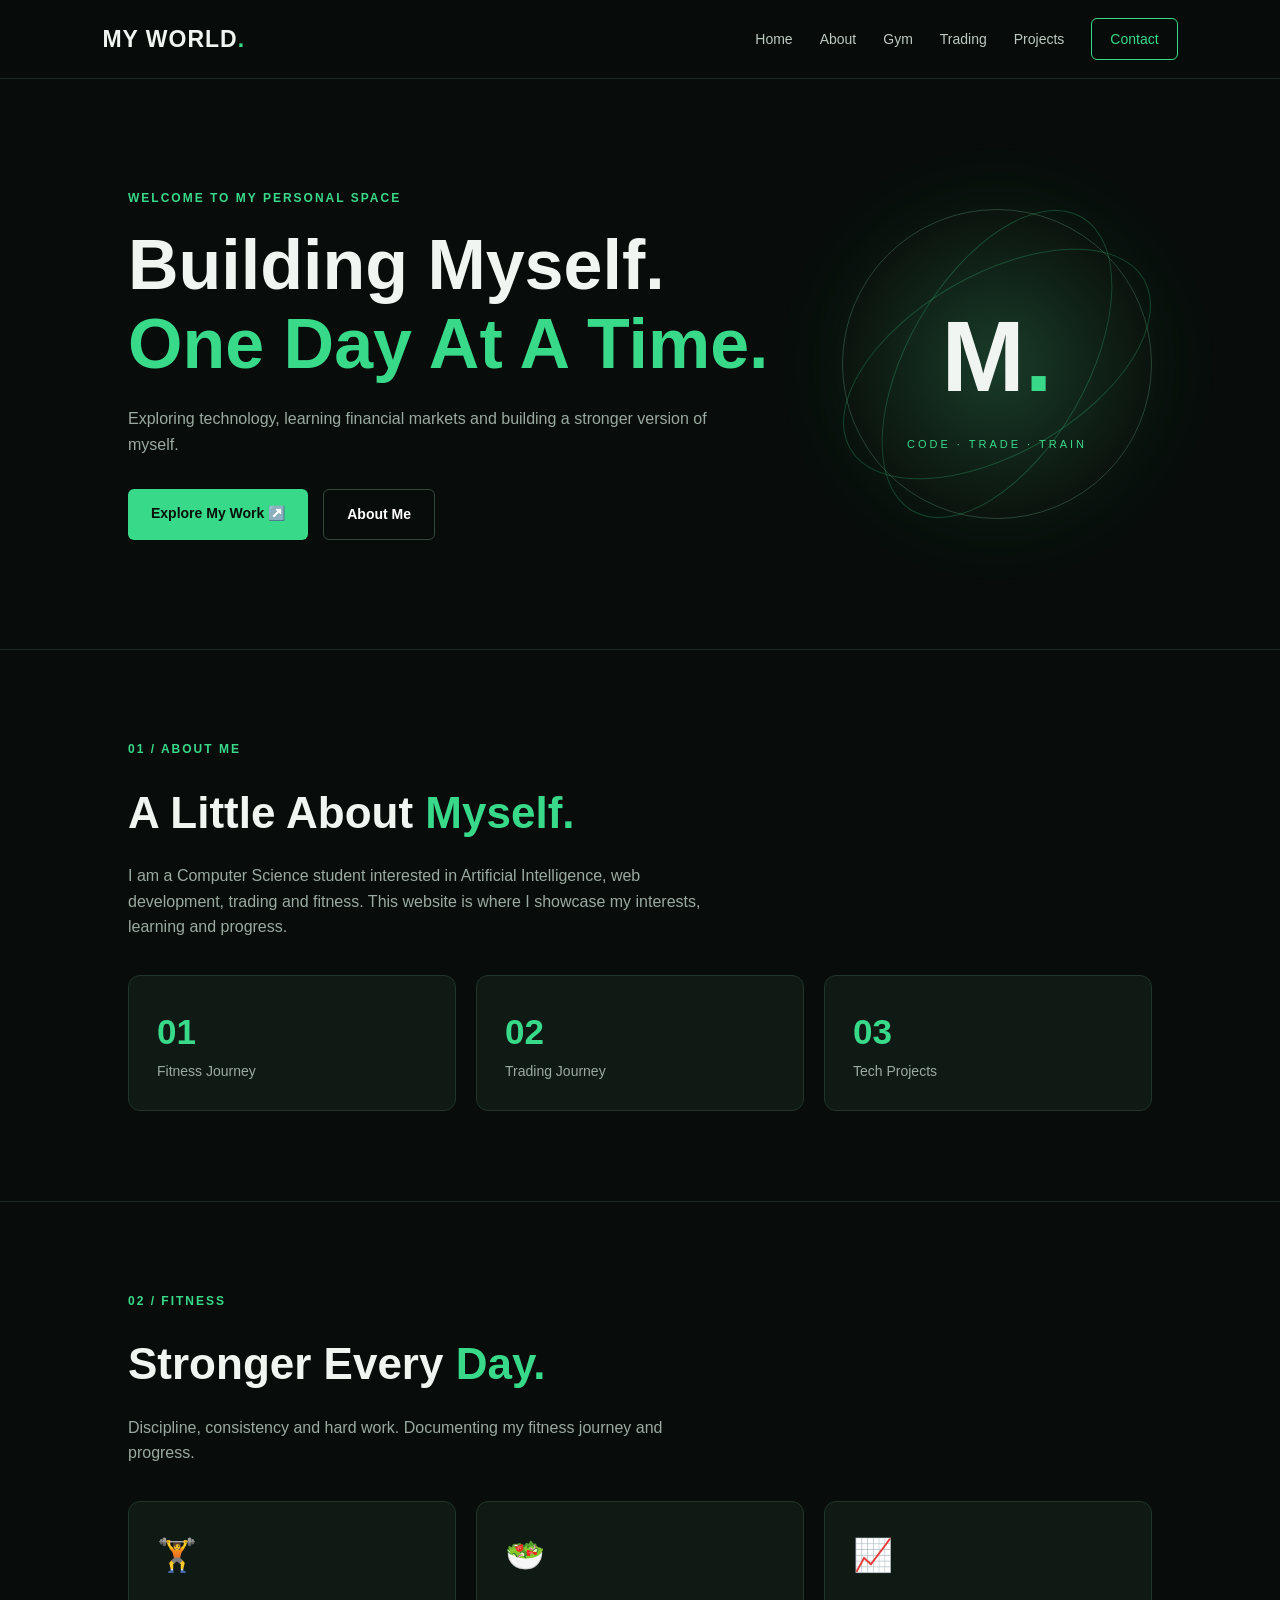
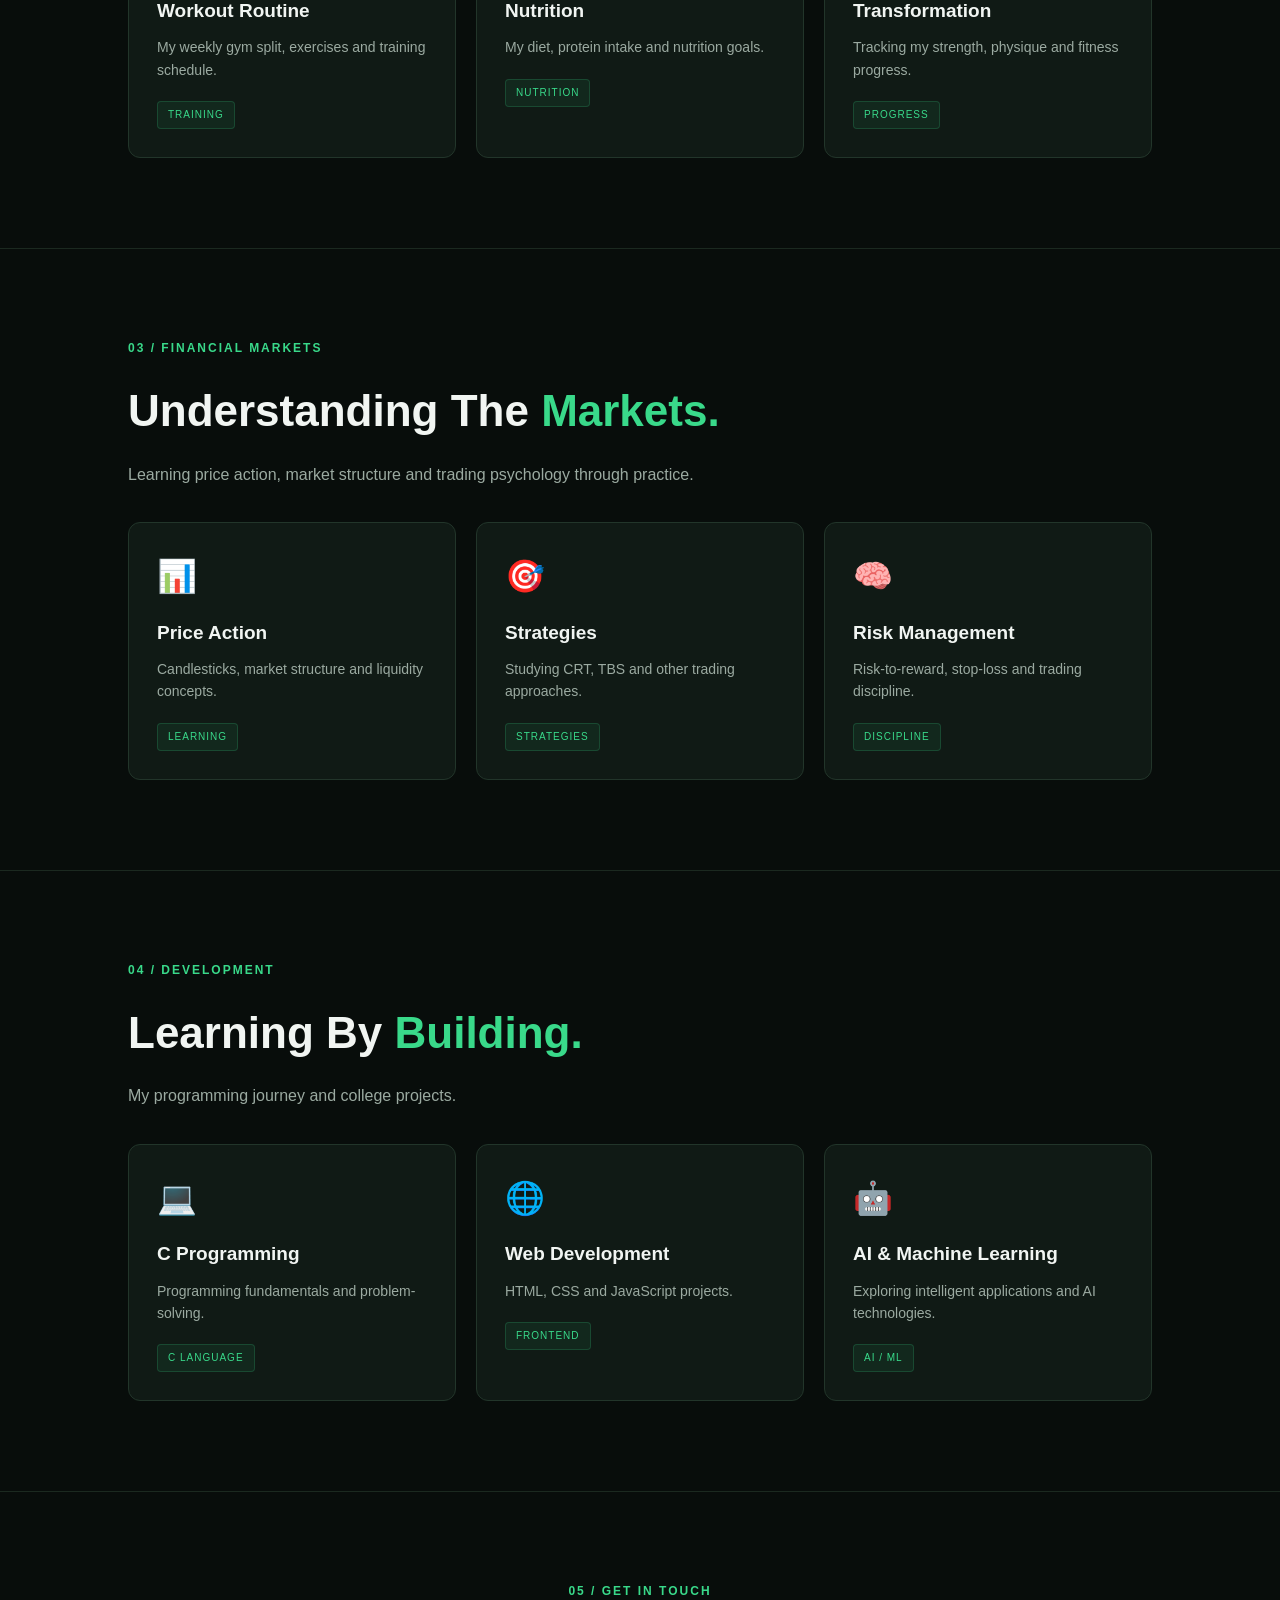
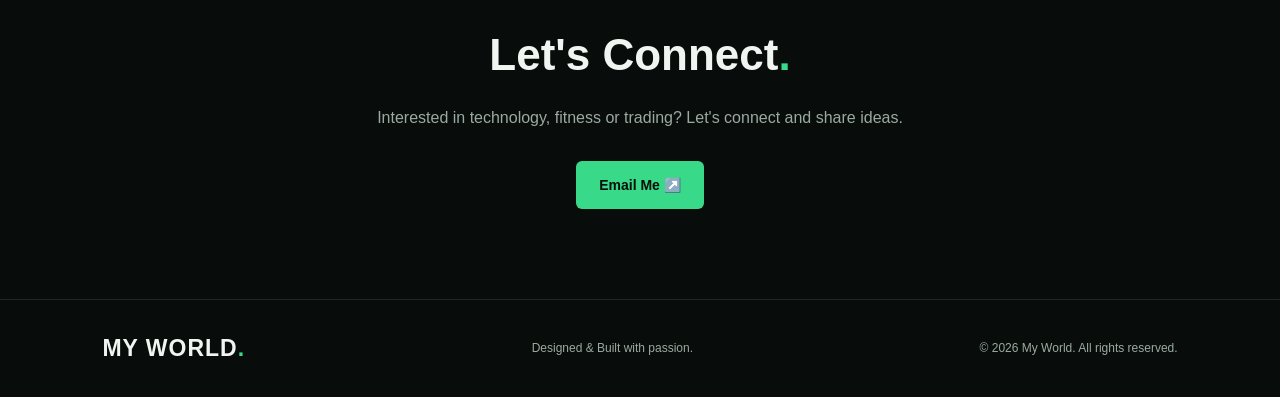
==== index.html @ 74793373 "Add files via upload" ====
<!DOCTYPE html>
<html lang="en">
<head>
  <meta charset="UTF-8">
  <meta name="viewport" content="width=device-width, initial-scale=1.0">
  <meta name="description" content="My personal portfolio - Fitness, Trading and Technology.">
  <title>My World | Personal Portfolio</title>
  <link rel="stylesheet" href="style.css">
  <script src="script.js" defer></script>
</head>
<body>

  <!-- NAVIGATION -->
  <header class="navbar">
    <a href="#home" class="logo">MY WORLD<span>.</span></a>

    <button class="menu-toggle" id="menuToggle"
      aria-label="Toggle navigation" aria-expanded="false">
      ☰
    </button>

    <nav class="nav-links" id="navLinks">
      <a href="#home">Home</a>
      <a href="#about">About</a>
      <a href="#gym">Gym</a>
      <a href="#trading">Trading</a>
      <a href="#projects">Projects</a>
      <a href="#contact" class="contact-btn">Contact</a>
    </nav>
  </header>

  <main>
    <!-- HERO SECTION -->
    <section class="hero" id="home">
      <div class="hero-content">
        <p class="eyebrow">WELCOME TO MY PERSONAL SPACE</p>
        <h1>Building Myself.<br>
          <span>One Day At A Time.</span>
        </h1>
        <p class="hero-description">
          Exploring technology, learning financial markets
          and building a stronger version of myself.
        </p>

        <div class="hero-buttons">
          <a href="#projects" class="primary-btn">Explore My Work ↗️</a>
          <a href="#about" class="secondary-btn">About Me</a>
        </div>
      </div>

      <div class="hero-card">
        <div class="orbit orbit-one"></div>
        <div class="orbit orbit-two"></div>
        <div class="hero-symbol">M<span>.</span></div>
        <p>CODE · TRADE · TRAIN</p>
      </div>
    </section>

    <!-- ABOUT -->
    <section class="section" id="about">
      <p class="eyebrow">01 / ABOUT ME</p>
      <h2>A Little About <span>Myself.</span></h2>
      <p class="section-description">
        I am a Computer Science student interested in
        Artificial Intelligence, web development, trading
        and fitness. This website is where I showcase
        my interests, learning and progress.
      </p>

      <div class="stats">
        <div class="stat-card">
          <h3>01</h3>
          <p>Fitness Journey</p>
        </div>
        <div class="stat-card">
          <h3>02</h3>
          <p>Trading Journey</p>
        </div>
        <div class="stat-card">
          <h3>03</h3>
          <p>Tech Projects</p>
        </div>
      </div>
    </section>

    <!-- GYM -->
    <section class="section" id="gym">
      <p class="eyebrow">02 / FITNESS</p>
      <h2>Stronger Every <span>Day.</span></h2>
      <p class="section-description">
        Discipline, consistency and hard work.
        Documenting my fitness journey and progress.
      </p>

      <div class="feature-grid">
        <article class="feature-card">
          <div class="card-icon">🏋️</div>
          <h3>Workout Routine</h3>
          <p>My weekly gym split, exercises and training schedule.</p>
          <span class="card-tag">TRAINING</span>
        </article>

        <article class="feature-card">
          <div class="card-icon">🥗</div>
          <h3>Nutrition</h3>
          <p>My diet, protein intake and nutrition goals.</p>
          <span class="card-tag">NUTRITION</span>
        </article>

        <article class="feature-card">
          <div class="card-icon">📈</div>
          <h3>Transformation</h3>
          <p>Tracking my strength, physique and fitness progress.</p>
          <span class="card-tag">PROGRESS</span>
        </article>
      </div>
    </section>

    <!-- TRADING -->
    <section class="section" id="trading">
      <p class="eyebrow">03 / FINANCIAL MARKETS</p>
      <h2>Understanding The <span>Markets.</span></h2>
      <p class="section-description">
        Learning price action, market structure and
        trading psychology through practice.
      </p>

      <div class="feature-grid">
        <article class="feature-card">
          <div class="card-icon">📊</div>
          <h3>Price Action</h3>
          <p>Candlesticks, market structure and liquidity concepts.</p>
          <span class="card-tag">LEARNING</span>
        </article>

        <article class="feature-card">
          <div class="card-icon">🎯</div>
          <h3>Strategies</h3>
          <p>Studying CRT, TBS and other trading approaches.</p>
          <span class="card-tag">STRATEGIES</span>
        </article>

        <article class="feature-card">
          <div class="card-icon">🧠</div>
          <h3>Risk Management</h3>
          <p>Risk-to-reward, stop-loss and trading discipline.</p>
          <span class="card-tag">DISCIPLINE</span>
        </article>
      </div>
    </section>

    <!-- COLLEGE PROJECTS -->
    <section class="section" id="projects">
      <p class="eyebrow">04 / DEVELOPMENT</p>
      <h2>Learning By <span>Building.</span></h2>
      <p class="section-description">
        My programming journey and college projects.
      </p>

      <div class="feature-grid">
        <article class="feature-card">
          <div class="card-icon">💻</div>
          <h3>C Programming</h3>
          <p>Programming fundamentals and problem-solving.</p>
          <span class="card-tag">C LANGUAGE</span>
        </article>

        <article class="feature-card">
          <div class="card-icon">🌐</div>
          <h3>Web Development</h3>
          <p>HTML, CSS and JavaScript projects.</p>
          <span class="card-tag">FRONTEND</span>
        </article>

        <article class="feature-card">
          <div class="card-icon">🤖</div>
          <h3>AI & Machine Learning</h3>
          <p>Exploring intelligent applications and AI technologies.</p>
          <span class="card-tag">AI / ML</span>
        </article>
      </div>
    </section>

    <!-- CONTACT -->
    <section class="section contact-section" id="contact">
      <p class="eyebrow">05 / GET IN TOUCH</p>
      <h2>Let's Connect<span>.</span></h2>
      <p class="section-description">
        Interested in technology, fitness or trading?
        Let's connect and share ideas.
      </p>

      <a href="mailto:yourmail@example.com" class="primary-btn">
        Email Me ↗️
      </a>
    </section>
  </main>

  <!-- FOOTER -->
  <footer>
    <a href="#home" class="logo">MY WORLD<span>.</span></a>
    <p>Designed & Built with passion.</p>
    <p>©️ <span id="year"></span> My World. All rights reserved.</p>
  </footer>

</body>
</html>
---- style.css ----
/* GENERAL */
* {
  margin: 0;
  padding: 0;
  box-sizing: border-box;
}

html {
  scroll-behavior: smooth;
  scroll-padding-top: 90px;
}

body {
  background: #080d0b;
  color: #f1f5f2;
  font-family: -apple-system, BlinkMacSystemFont,
    "Segoe UI", sans-serif;
  line-height: 1.6;
}

:root {
  --green: #39d98a;
  --dark-card: #101a15;
  --muted: #9baaa1;
}

a {
  color: inherit;
  text-decoration: none;
}

/* NAVIGATION */
.navbar {
  min-height: 76px;
  padding: 18px 8%;
  display: flex;
  align-items: center;
  justify-content: space-between;
  background: rgba(8, 13, 11, 0.95);
  border-bottom: 1px solid #1c2b22;
  position: sticky;
  top: 0;
  z-index: 100;
}

.logo {
  font-size: 23px;
  font-weight: 800;
  letter-spacing: 1px;
}

.logo span,
h1 span,
h2 span {
  color: var(--green);
}

.nav-links {
  display: flex;
  align-items: center;
  gap: 27px;
}

.nav-links a {
  color: #bdc9c1;
  font-size: 14px;
  transition: 0.3s;
}

.nav-links a:hover {
  color: var(--green);
}

.nav-links .contact-btn {
  border: 1px solid var(--green);
  padding: 9px 18px;
  border-radius: 6px;
  color: var(--green);
}

.menu-toggle {
  display: none;
  background: none;
  color: white;
  border: none;
  font-size: 27px;
  cursor: pointer;
}

/* HERO */
.hero {
  min-height: 570px;
  padding: 100px 10%;
  display: flex;
  align-items: center;
  justify-content: space-between;
  gap: 50px;
}

.hero-content {
  max-width: 650px;
}

.eyebrow {
  color: var(--green);
  font-size: 12px;
  font-weight: 700;
  letter-spacing: 2px;
  margin-bottom: 18px;
}

h1 {
  font-size: clamp(40px, 6vw, 70px);
  line-height: 1.13;
  margin-bottom: 22px;
}

.hero-description,
.section-description {
  color: var(--muted);
  max-width: 580px;
  font-size: 16px;
}

.hero-buttons {
  display: flex;
  gap: 15px;
  margin-top: 32px;
  flex-wrap: wrap;
}

.primary-btn,
.secondary-btn {
  display: inline-block;
  padding: 13px 23px;
  border-radius: 6px;
  font-size: 14px;
  font-weight: 700;
  transition: 0.3s;
}

.primary-btn {
  background: var(--green);
  color: #061009;
}

.primary-btn:hover {
  background: #68efac;
  transform: translateY(-3px);
}

.secondary-btn {
  border: 1px solid #34473b;
  color: white;
}

.secondary-btn:hover {
  border-color: var(--green);
}

.hero-card {
  width: 310px;
  height: 310px;
  border: 1px solid #294534;
  border-radius: 50%;
  background: radial-gradient(circle, #193c29, #0b140e 70%);
  display: flex;
  flex-direction: column;
  align-items: center;
  justify-content: center;
  position: relative;
  flex-shrink: 0;
  box-shadow: 0 0 80px #39d98a17;
}

.hero-symbol {
  font-size: 100px;
  font-weight: 900;
}

.hero-symbol span {
  color: var(--green);
}

.hero-card p {
  color: var(--green);
  font-size: 11px;
  letter-spacing: 3px;
}

.orbit {
  position: absolute;
  border: 1px solid #39d98a40;
  border-radius: 50%;
}

.orbit-one {
  width: 340px;
  height: 180px;
  transform: rotate(-30deg);
}

.orbit-two {
  width: 180px;
  height: 340px;
  transform: rotate(30deg);
}

/* SECTIONS */
.section {
  padding: 90px 10%;
  border-top: 1px solid #1b2920;
}

.section h2 {
  font-size: clamp(30px, 4vw, 44px);
  margin-bottom: 15px;
}

.stats,
.feature-grid {
  display: grid;
  grid-template-columns: repeat(3, 1fr);
  gap: 20px;
  margin-top: 35px;
}

.stat-card,
.feature-card {
  background: var(--dark-card);
  border: 1px solid #22352a;
  border-radius: 12px;
  padding: 28px;
  transition: 0.3s;
}

.stat-card h3 {
  color: var(--green);
  font-size: 35px;
}

.stat-card p,
.feature-card p {
  color: var(--muted);
  font-size: 14px;
}

.feature-card:hover,
.stat-card:hover {
  transform: translateY(-6px);
  border-color: var(--green);
}

.card-icon {
  font-size: 32px;
  margin-bottom: 15px;
}

.feature-card h3 {
  font-size: 19px;
  margin-bottom: 10px;
}

.card-tag {
  display: inline-block;
  color: var(--green);
  background: #39d98a12;
  border: 1px solid #39d98a30;
  padding: 5px 10px;
  font-size: 10px;
  letter-spacing: 1px;
  margin-top: 20px;
  border-radius: 4px;
}

/* CONTACT */
.contact-section {
  text-align: center;
}

.contact-section .section-description {
  margin: 0 auto 30px;
}

/* FOOTER */
footer {
  border-top: 1px solid #1b2920;
  padding: 30px 8%;
  display: flex;
  align-items: center;
  justify-content: space-between;
  flex-wrap: wrap;
  gap: 15px;
}

footer p {
  color: var(--muted);
  font-size: 12px;
}

/* MOBILE */
@media (max-width: 850px) {
  .navbar {
    padding: 16px 6%;
  }

  .menu-toggle {
    display: block;
  }

  .nav-links {
    display: none;
    position: absolute;
    top: 75px;
    left: 0;
    width: 100%;
    background: #0b120e;
    padding: 25px 6%;
    flex-direction: column;
    align-items: flex-start;
    border-bottom: 1px solid #294534;
  }

  .nav-links.active {
    display: flex;
  }

  .hero {
    padding: 75px 7%;
    flex-direction: column;
    align-items: flex-start;
  }

  .hero-card {
    align-self: center;
    width: 240px;
    height: 240px;
  }

  .hero-symbol {
    font-size: 75px;
  }

  .orbit-one {
    width: 260px;
    height: 140px;
  }

  .orbit-two {
    width: 140px;
    height: 260px;
  }

  .section {
    padding: 70px 7%;
  }

  .feature-grid,
  .stats {
    grid-template-columns: 1fr;
  }

  footer {
    flex-direction: column;
    text-align: center;
  }
}
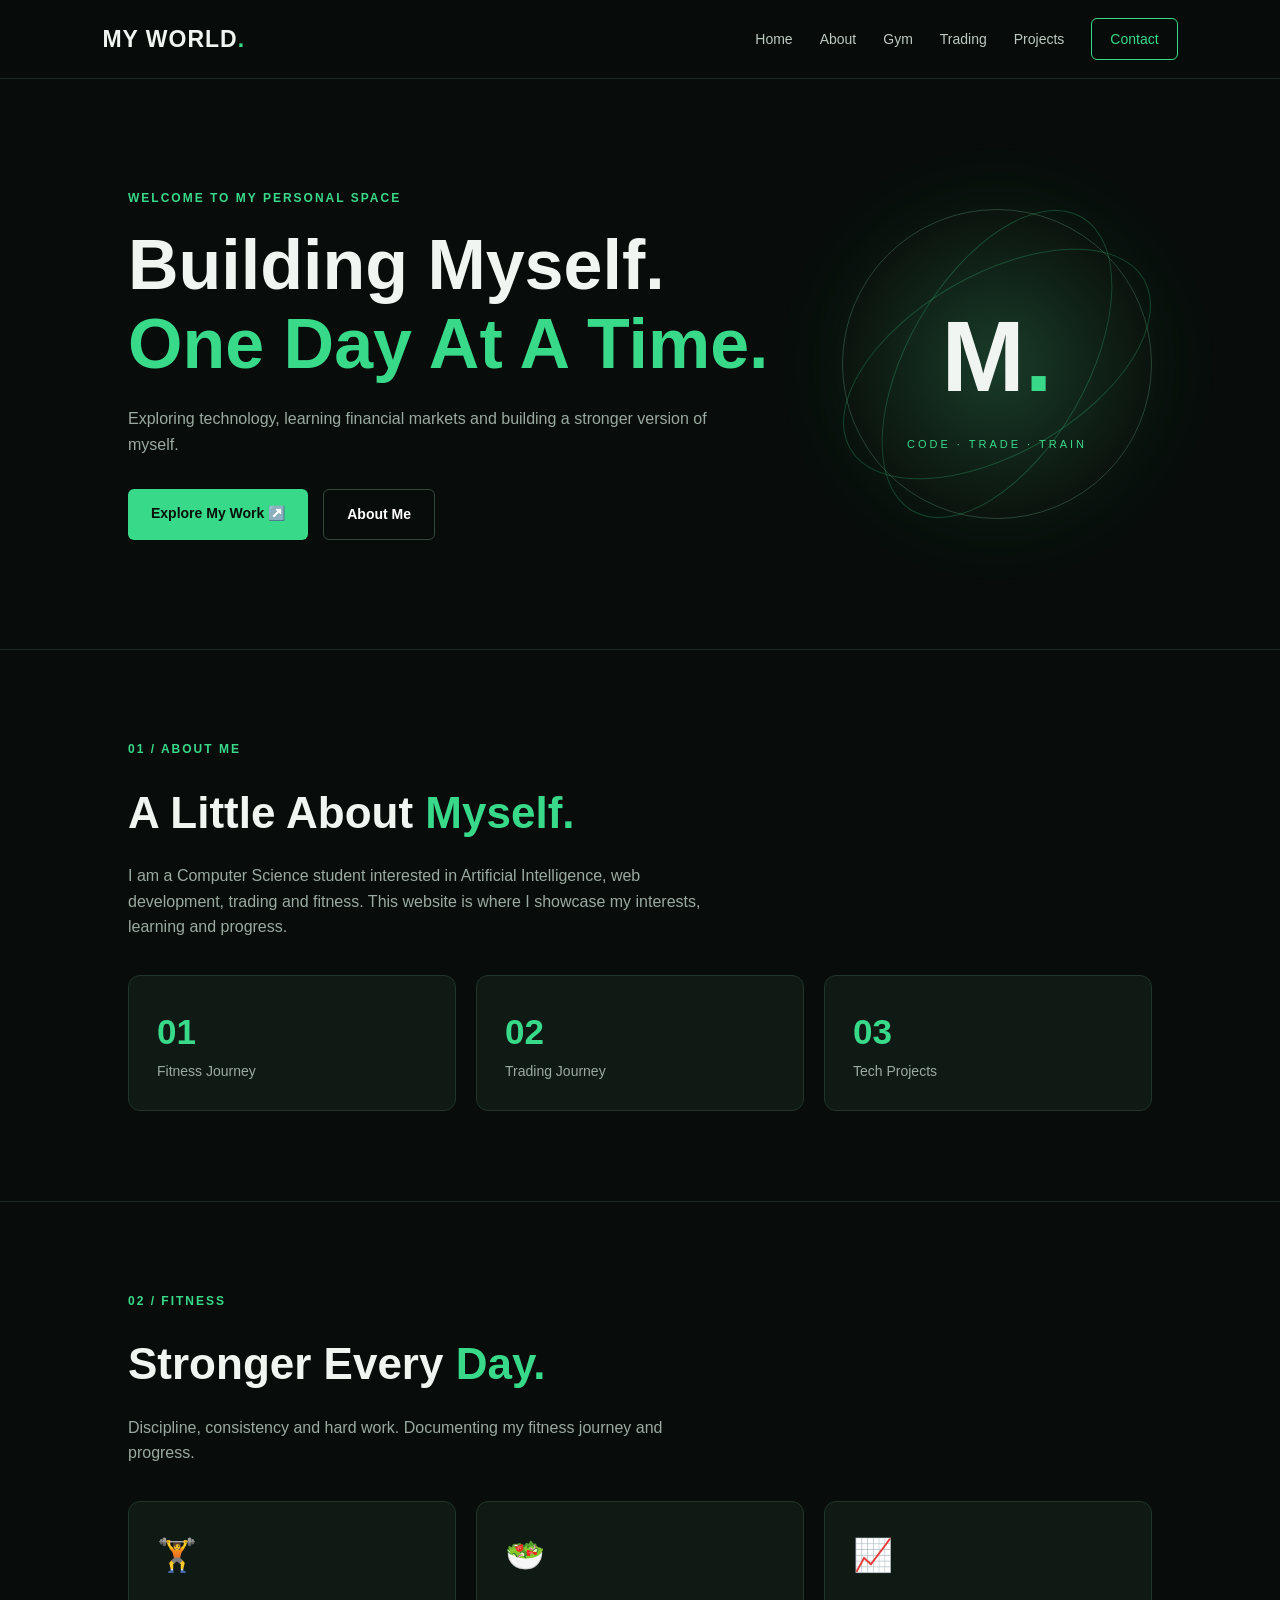
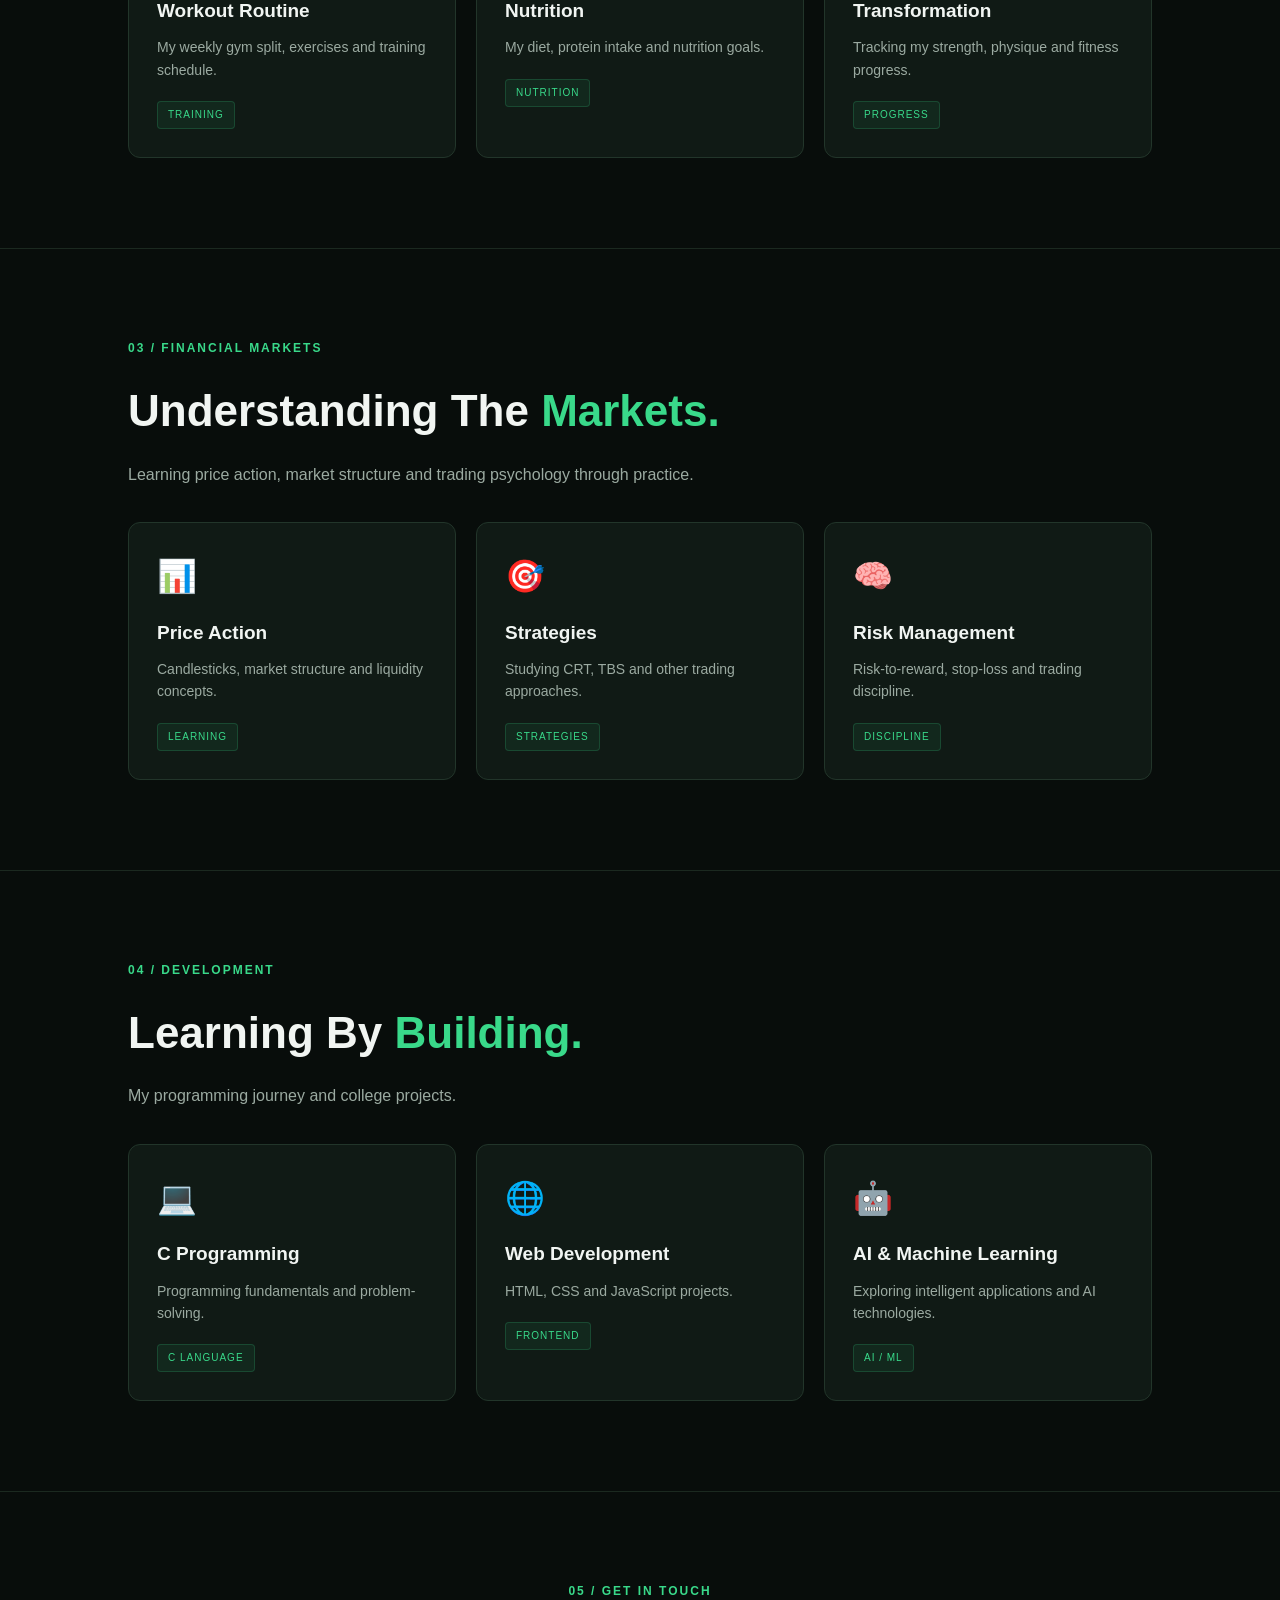
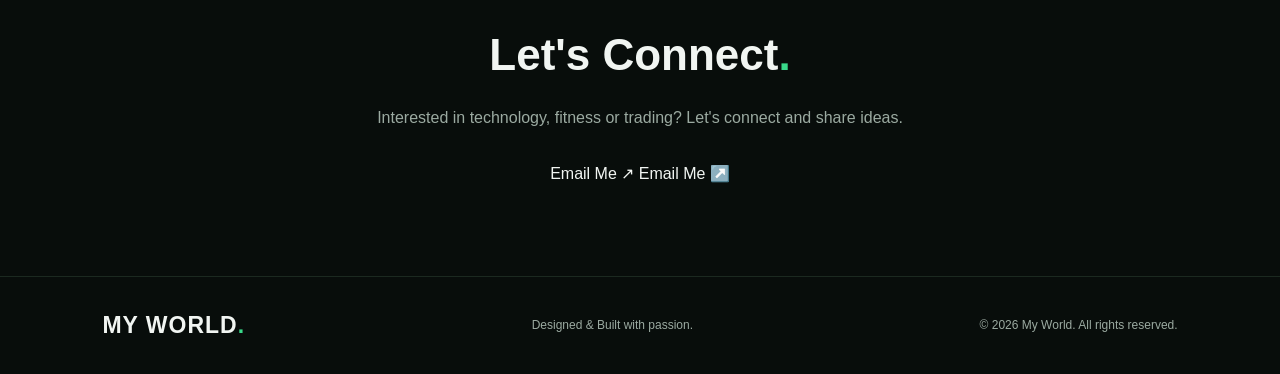
==== commit 90a0f05a: "Add files via upload" ====
--- a/index.html
+++ b/index.html
@@ -190,7 +190,7 @@
         Let's connect and share ideas.
       </p>
 
-      <a href="mailto:yourmail@example.com" class="primary-btn">
+      <a href="mailto:shivaprakash.tech01@gmail.com">Email Me ↗</a>
         Email Me ↗️
       </a>
     </section>
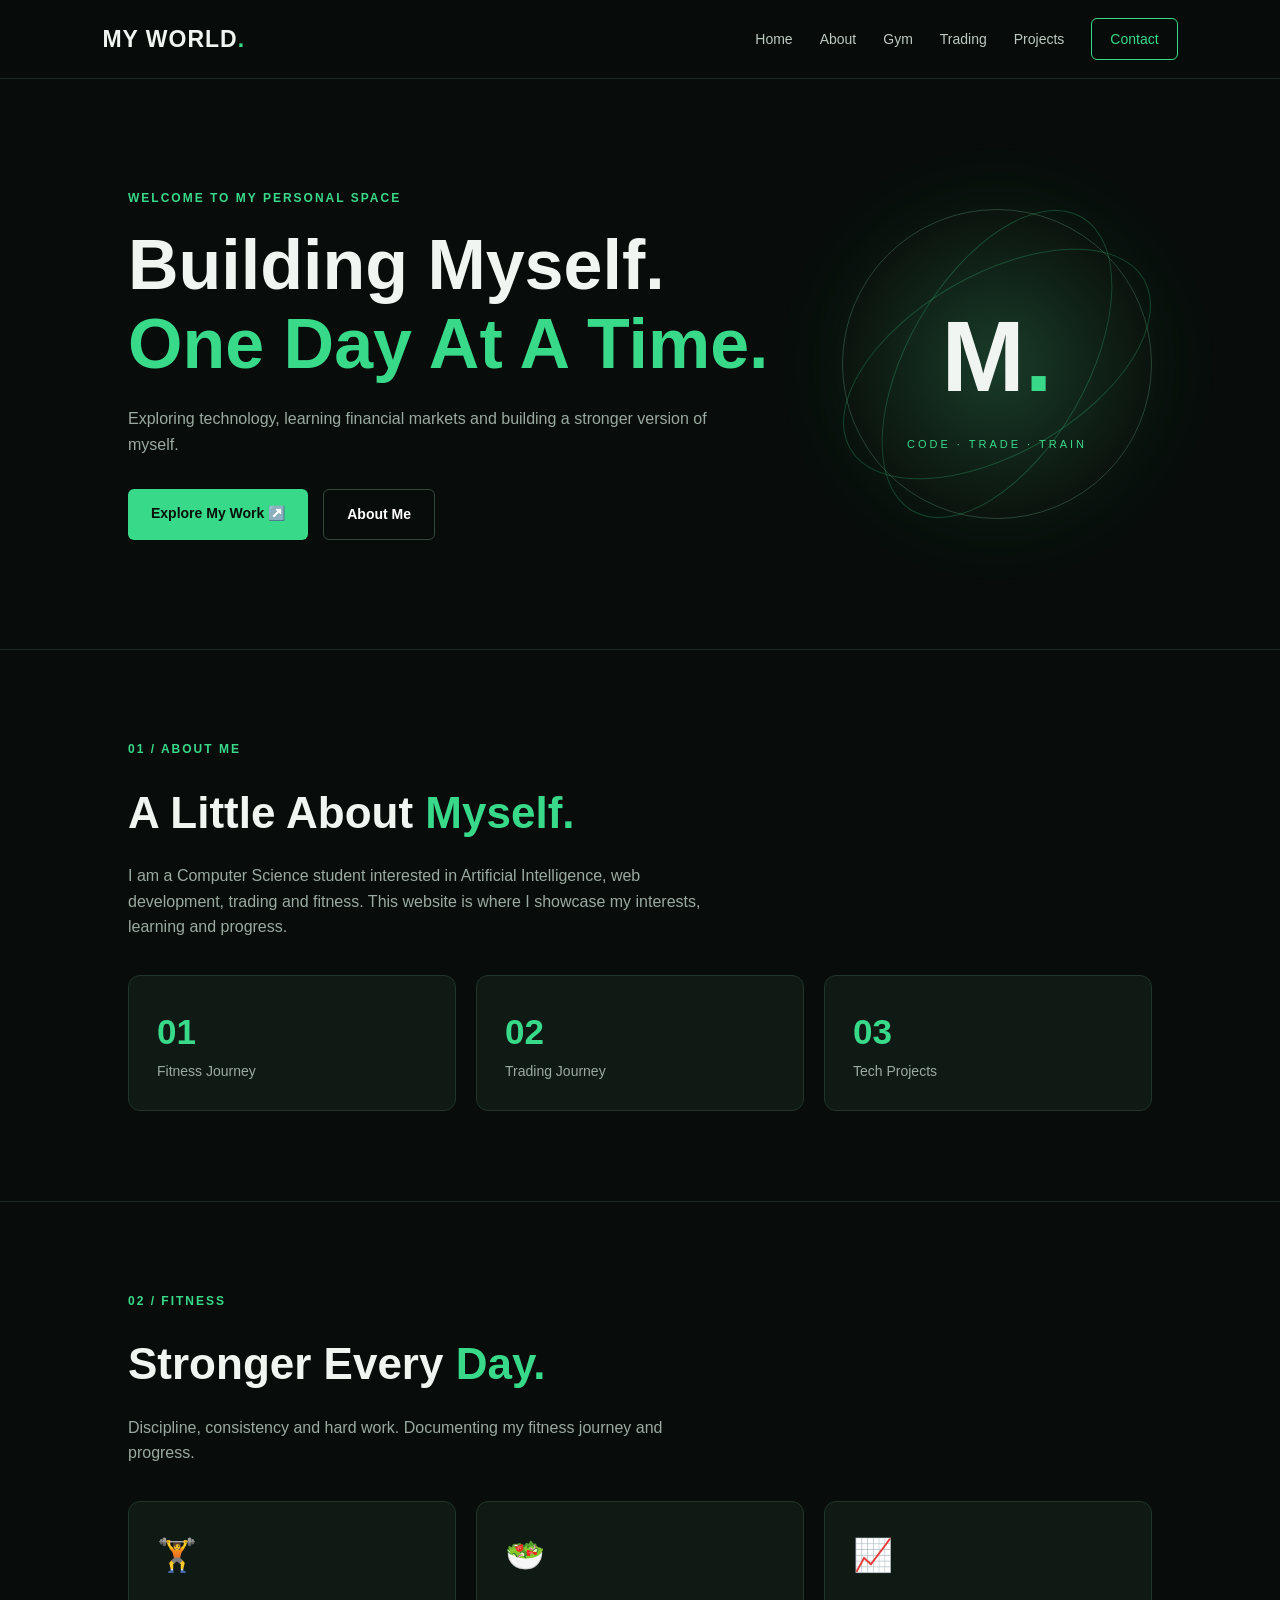
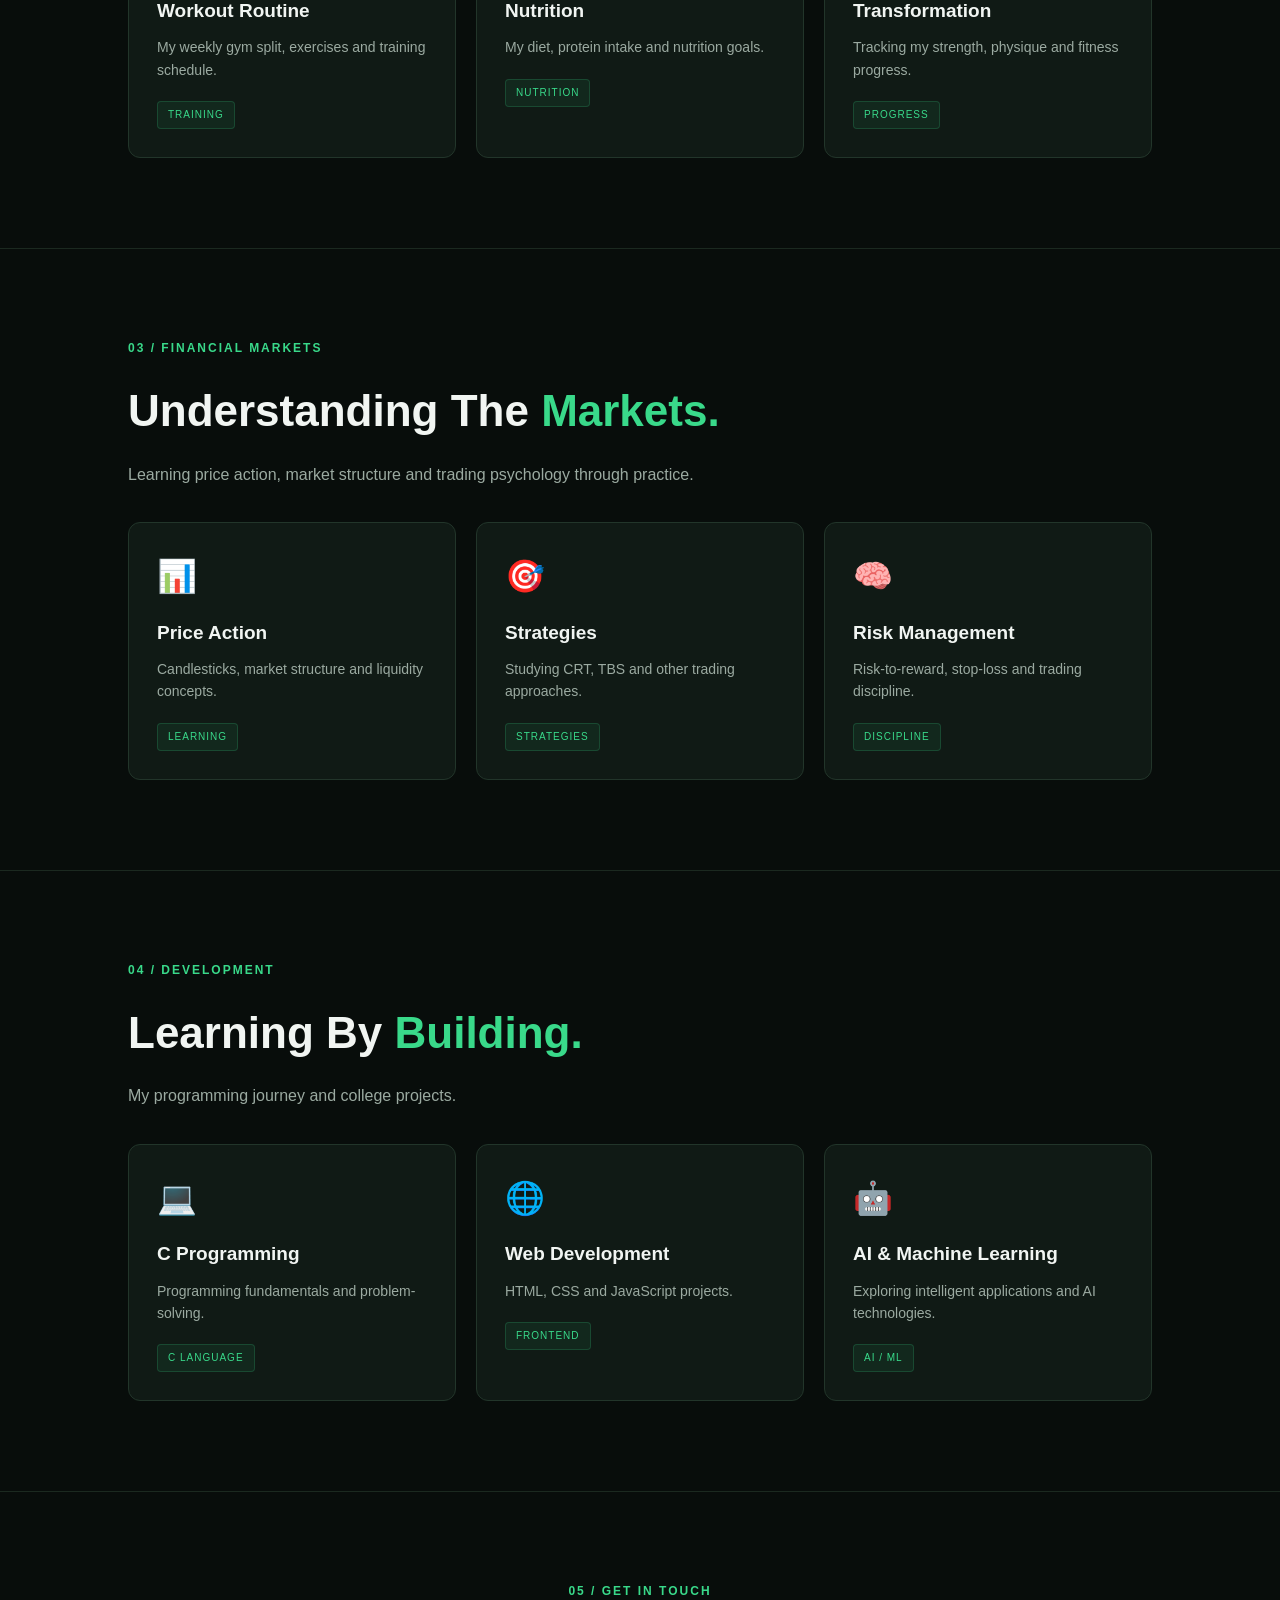
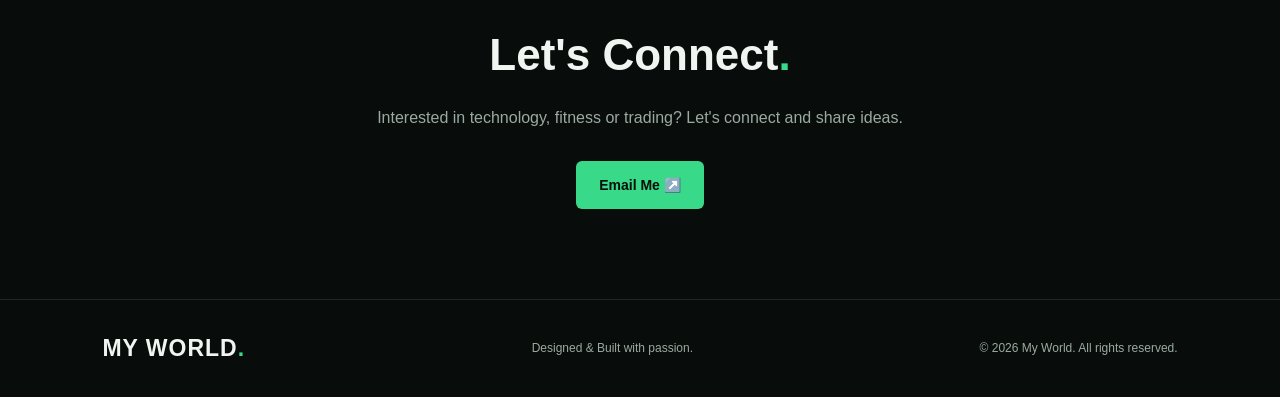
==== commit 9d6adb40: "Add files via upload" ====
--- a/index.html
+++ b/index.html
@@ -190,7 +190,7 @@
         Let's connect and share ideas.
       </p>
 
-      <a href="mailto:shivaprakash.tech01@gmail.com">Email Me ↗</a>
+      <a href="mailto:shivaprakash.tech01@gmail.com" class="primary-btn">
         Email Me ↗️
       </a>
     </section>
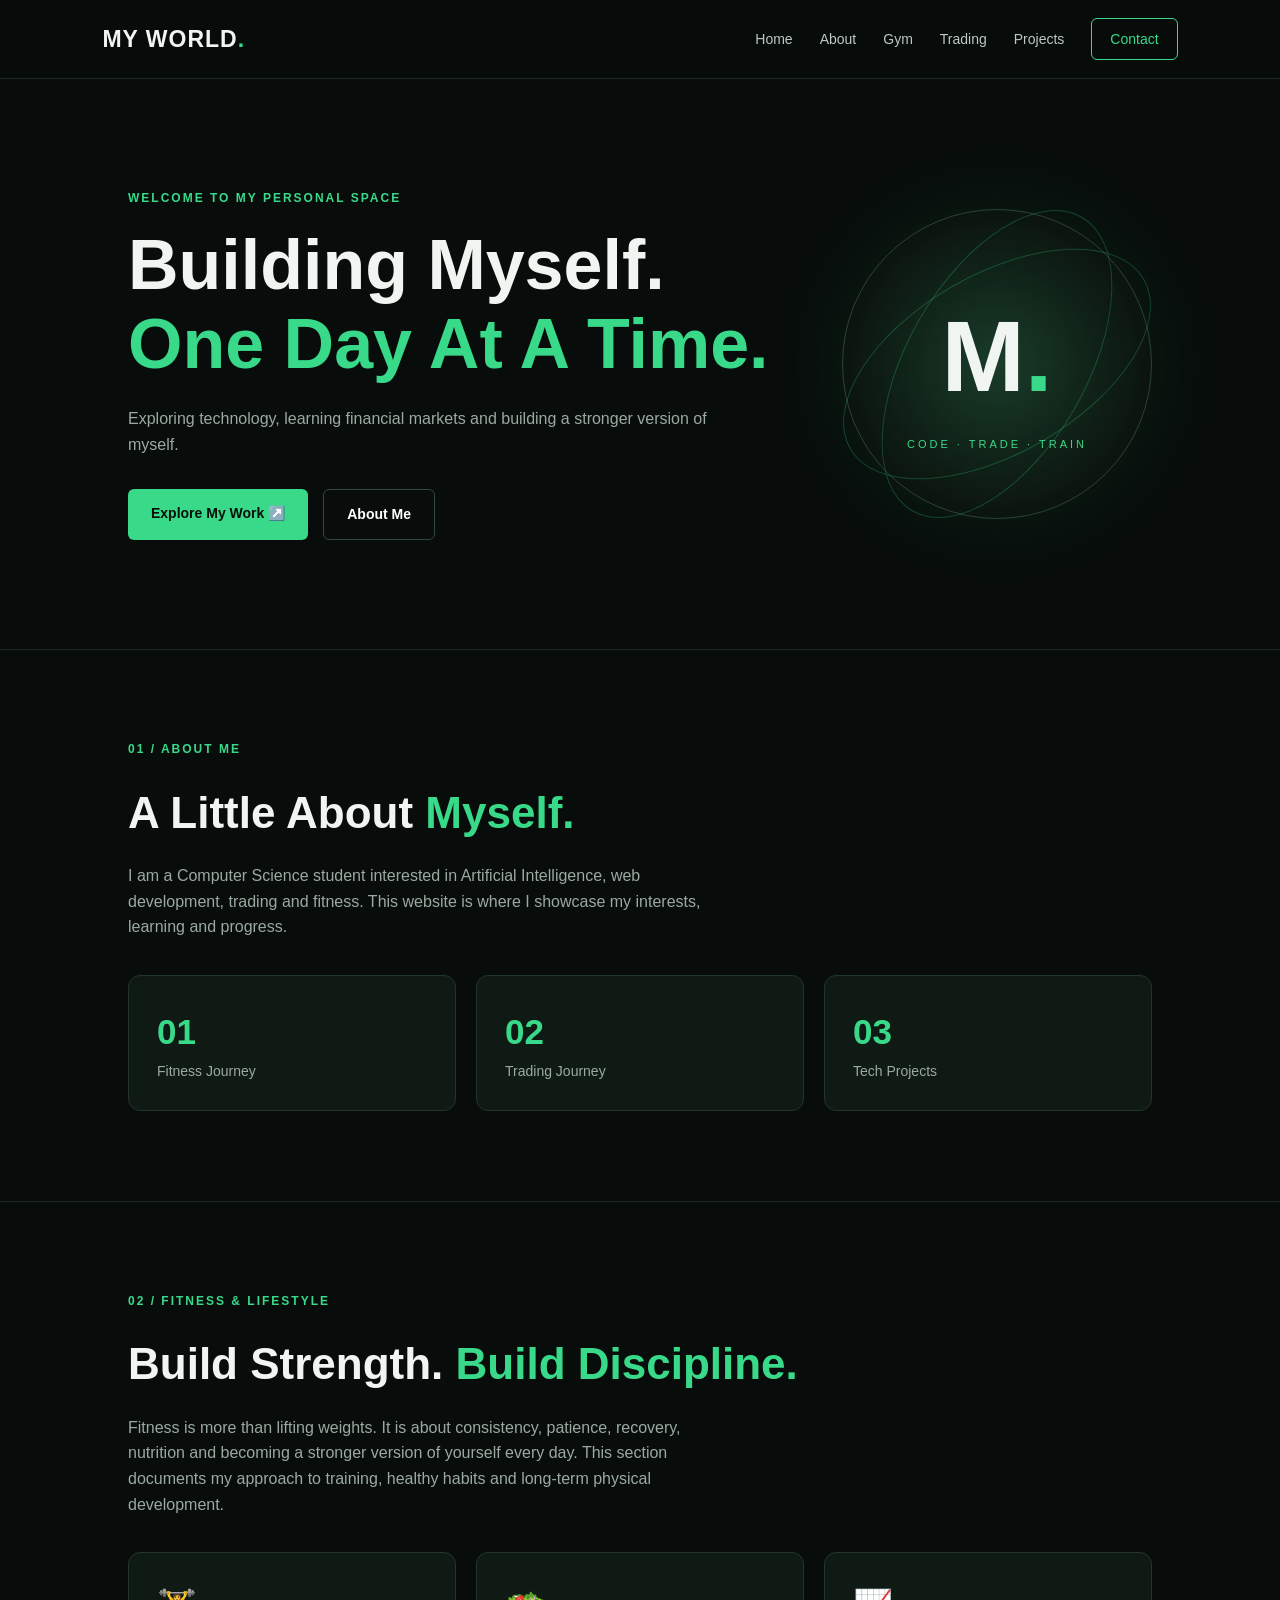
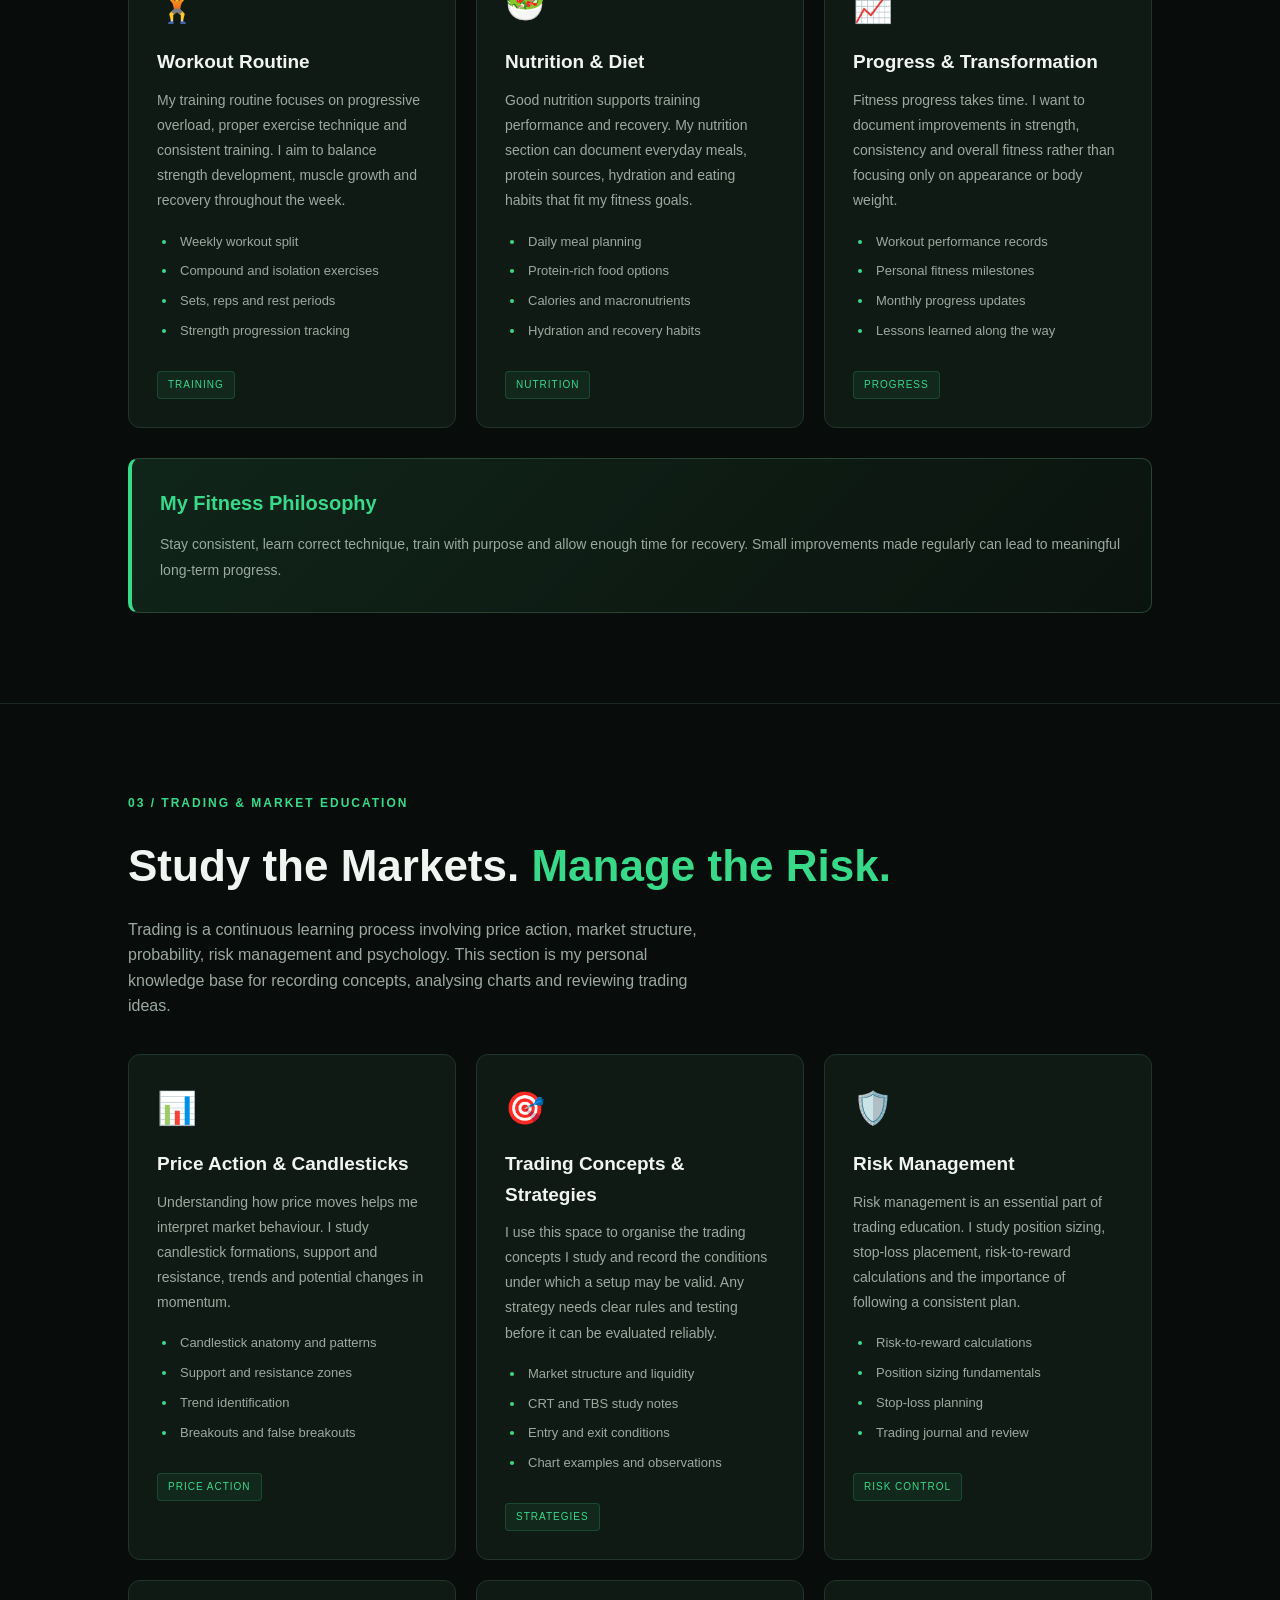
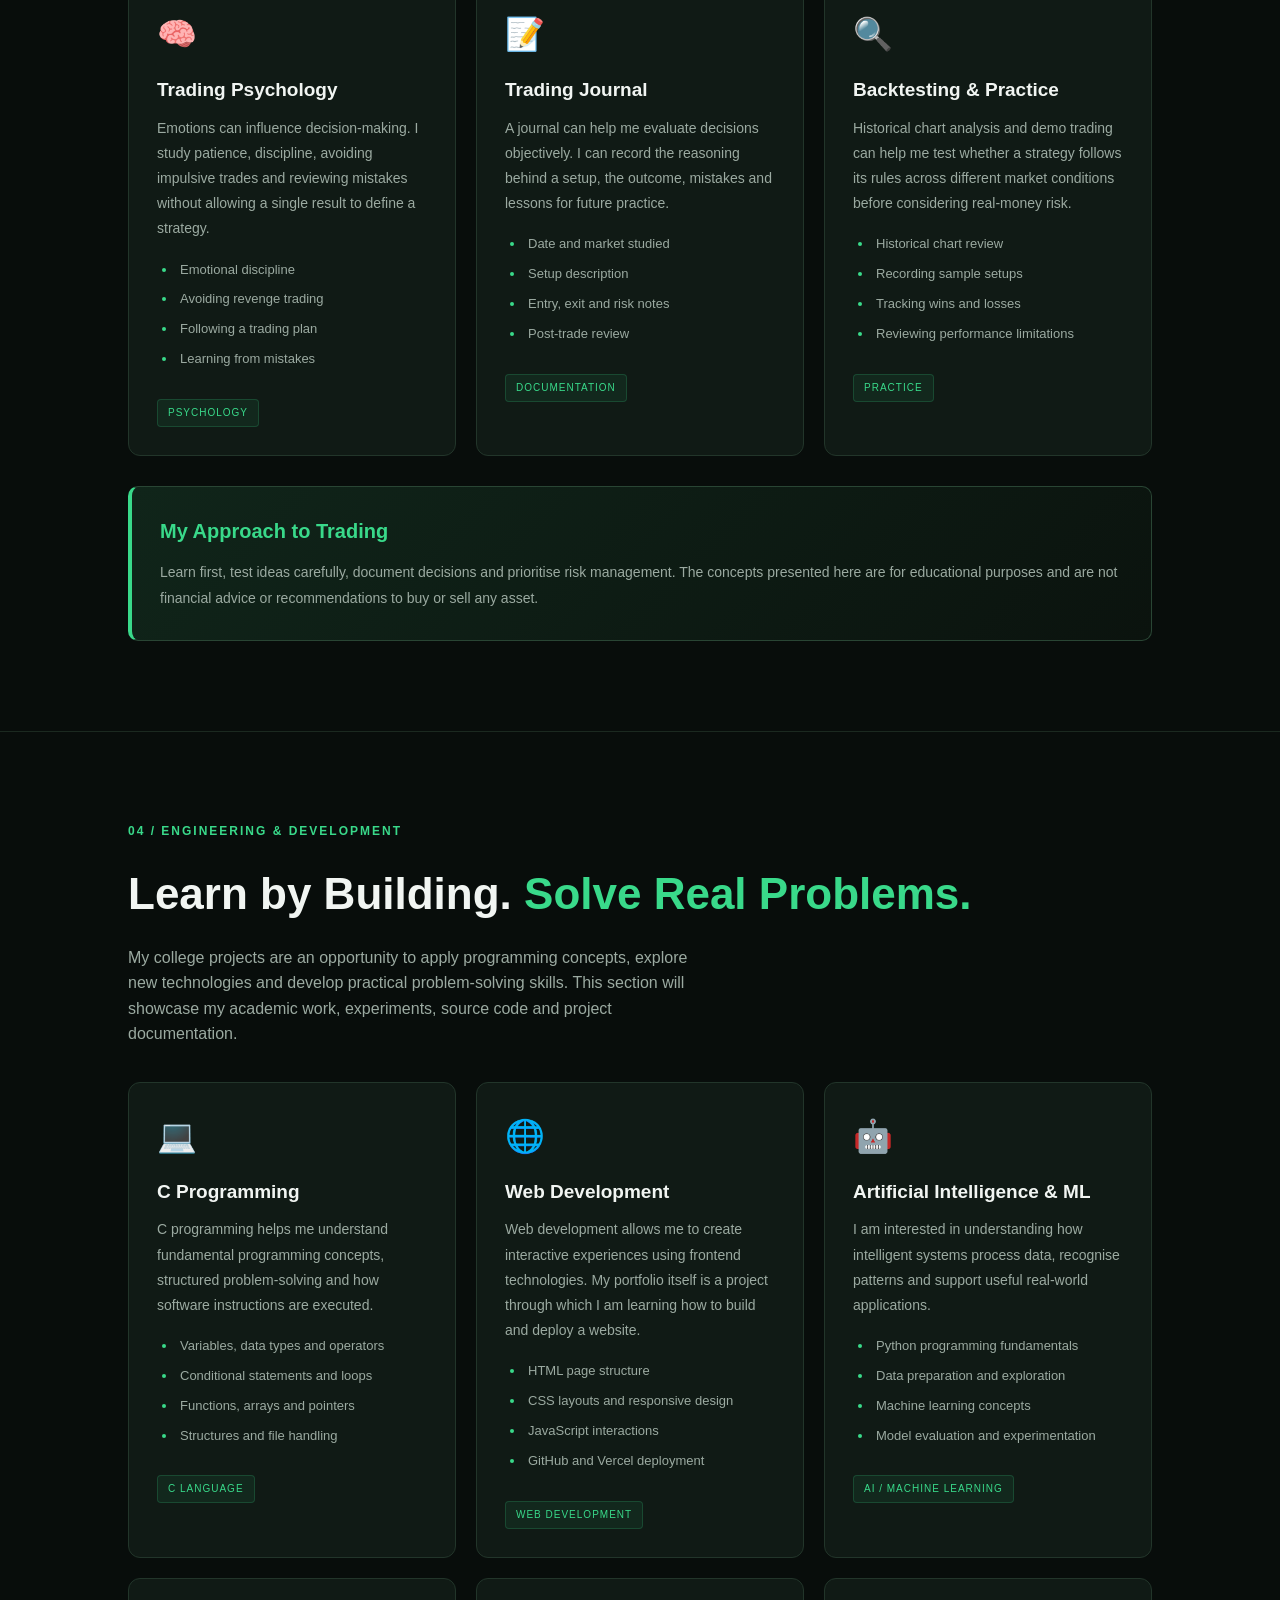
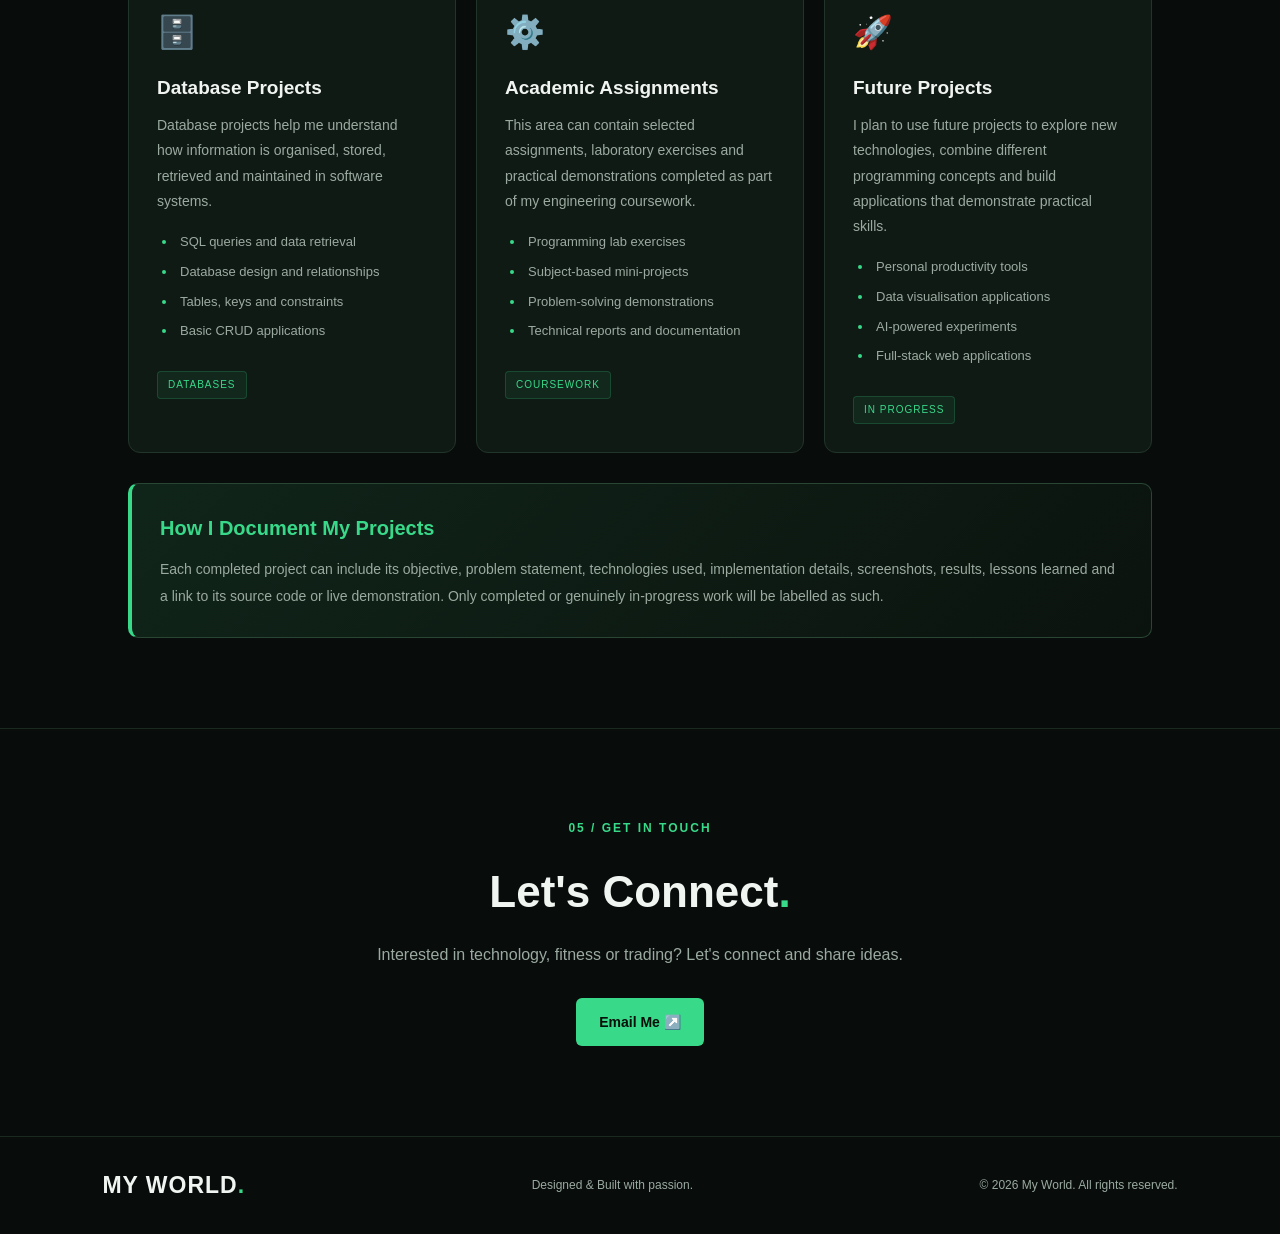
==== commit 702656e8: "Add files via upload" ====
--- a/index.html
+++ b/index.html
@@ -1,5 +1,6 @@
 <!DOCTYPE html>
 <html lang="en">
+
 <head>
   <meta charset="UTF-8">
   <meta name="viewport" content="width=device-width, initial-scale=1.0">
@@ -8,14 +9,14 @@
   <link rel="stylesheet" href="style.css">
   <script src="script.js" defer></script>
 </head>
+
 <body>
 
   <!-- NAVIGATION -->
   <header class="navbar">
     <a href="#home" class="logo">MY WORLD<span>.</span></a>
 
-    <button class="menu-toggle" id="menuToggle"
-      aria-label="Toggle navigation" aria-expanded="false">
+    <button class="menu-toggle" id="menuToggle" aria-label="Toggle navigation" aria-expanded="false">
       ☰
     </button>
 
@@ -83,101 +84,390 @@
       </div>
     </section>
 
-    <!-- GYM -->
+    <!-- GYM SECTION -->
     <section class="section" id="gym">
-      <p class="eyebrow">02 / FITNESS</p>
-      <h2>Stronger Every <span>Day.</span></h2>
+      <p class="eyebrow">02 / FITNESS & LIFESTYLE</p>
+
+      <h2>Build Strength. <span>Build Discipline.</span></h2>
+
       <p class="section-description">
-        Discipline, consistency and hard work.
-        Documenting my fitness journey and progress.
+        Fitness is more than lifting weights. It is about consistency,
+        patience, recovery, nutrition and becoming a stronger version
+        of yourself every day. This section documents my approach to
+        training, healthy habits and long-term physical development.
       </p>
 
       <div class="feature-grid">
+
         <article class="feature-card">
           <div class="card-icon">🏋️</div>
           <h3>Workout Routine</h3>
-          <p>My weekly gym split, exercises and training schedule.</p>
+
+          <p>
+            My training routine focuses on progressive overload,
+            proper exercise technique and consistent training.
+            I aim to balance strength development, muscle growth
+            and recovery throughout the week.
+          </p>
+
+          <ul class="detail-list">
+            <li>Weekly workout split</li>
+            <li>Compound and isolation exercises</li>
+            <li>Sets, reps and rest periods</li>
+            <li>Strength progression tracking</li>
+          </ul>
+
           <span class="card-tag">TRAINING</span>
         </article>
 
         <article class="feature-card">
           <div class="card-icon">🥗</div>
-          <h3>Nutrition</h3>
-          <p>My diet, protein intake and nutrition goals.</p>
+          <h3>Nutrition & Diet</h3>
+
+          <p>
+            Good nutrition supports training performance and recovery.
+            My nutrition section can document everyday meals, protein
+            sources, hydration and eating habits that fit my fitness goals.
+          </p>
+
+          <ul class="detail-list">
+            <li>Daily meal planning</li>
+            <li>Protein-rich food options</li>
+            <li>Calories and macronutrients</li>
+            <li>Hydration and recovery habits</li>
+          </ul>
+
           <span class="card-tag">NUTRITION</span>
         </article>
 
         <article class="feature-card">
           <div class="card-icon">📈</div>
-          <h3>Transformation</h3>
-          <p>Tracking my strength, physique and fitness progress.</p>
+          <h3>Progress & Transformation</h3>
+
+          <p>
+            Fitness progress takes time. I want to document improvements
+            in strength, consistency and overall fitness rather than
+            focusing only on appearance or body weight.
+          </p>
+
+          <ul class="detail-list">
+            <li>Workout performance records</li>
+            <li>Personal fitness milestones</li>
+            <li>Monthly progress updates</li>
+            <li>Lessons learned along the way</li>
+          </ul>
+
           <span class="card-tag">PROGRESS</span>
         </article>
-      </div>
-    </section>
-
-    <!-- TRADING -->
+
+      </div>
+
+      <div class="info-panel">
+        <h3>My Fitness Philosophy</h3>
+        <p>
+          Stay consistent, learn correct technique, train with purpose
+          and allow enough time for recovery. Small improvements made
+          regularly can lead to meaningful long-term progress.
+        </p>
+      </div>
+    </section>
+
+
+    <!-- TRADING SECTION -->
     <section class="section" id="trading">
-      <p class="eyebrow">03 / FINANCIAL MARKETS</p>
-      <h2>Understanding The <span>Markets.</span></h2>
+      <p class="eyebrow">03 / TRADING & MARKET EDUCATION</p>
+
+      <h2>Study the Markets. <span>Manage the Risk.</span></h2>
+
       <p class="section-description">
-        Learning price action, market structure and
-        trading psychology through practice.
+        Trading is a continuous learning process involving price action,
+        market structure, probability, risk management and psychology.
+        This section is my personal knowledge base for recording
+        concepts, analysing charts and reviewing trading ideas.
       </p>
 
       <div class="feature-grid">
+
         <article class="feature-card">
           <div class="card-icon">📊</div>
-          <h3>Price Action</h3>
-          <p>Candlesticks, market structure and liquidity concepts.</p>
-          <span class="card-tag">LEARNING</span>
+          <h3>Price Action & Candlesticks</h3>
+
+          <p>
+            Understanding how price moves helps me interpret market
+            behaviour. I study candlestick formations, support and
+            resistance, trends and potential changes in momentum.
+          </p>
+
+          <ul class="detail-list">
+            <li>Candlestick anatomy and patterns</li>
+            <li>Support and resistance zones</li>
+            <li>Trend identification</li>
+            <li>Breakouts and false breakouts</li>
+          </ul>
+
+          <span class="card-tag">PRICE ACTION</span>
         </article>
 
         <article class="feature-card">
           <div class="card-icon">🎯</div>
-          <h3>Strategies</h3>
-          <p>Studying CRT, TBS and other trading approaches.</p>
+          <h3>Trading Concepts & Strategies</h3>
+
+          <p>
+            I use this space to organise the trading concepts I study
+            and record the conditions under which a setup may be valid.
+            Any strategy needs clear rules and testing before it can
+            be evaluated reliably.
+          </p>
+
+          <ul class="detail-list">
+            <li>Market structure and liquidity</li>
+            <li>CRT and TBS study notes</li>
+            <li>Entry and exit conditions</li>
+            <li>Chart examples and observations</li>
+          </ul>
+
           <span class="card-tag">STRATEGIES</span>
         </article>
 
         <article class="feature-card">
+          <div class="card-icon">🛡️</div>
+          <h3>Risk Management</h3>
+
+          <p>
+            Risk management is an essential part of trading education.
+            I study position sizing, stop-loss placement, risk-to-reward
+            calculations and the importance of following a consistent plan.
+          </p>
+
+          <ul class="detail-list">
+            <li>Risk-to-reward calculations</li>
+            <li>Position sizing fundamentals</li>
+            <li>Stop-loss planning</li>
+            <li>Trading journal and review</li>
+          </ul>
+
+          <span class="card-tag">RISK CONTROL</span>
+        </article>
+
+        <article class="feature-card">
           <div class="card-icon">🧠</div>
-          <h3>Risk Management</h3>
-          <p>Risk-to-reward, stop-loss and trading discipline.</p>
-          <span class="card-tag">DISCIPLINE</span>
-        </article>
-      </div>
-    </section>
-
-    <!-- COLLEGE PROJECTS -->
+          <h3>Trading Psychology</h3>
+
+          <p>
+            Emotions can influence decision-making. I study patience,
+            discipline, avoiding impulsive trades and reviewing mistakes
+            without allowing a single result to define a strategy.
+          </p>
+
+          <ul class="detail-list">
+            <li>Emotional discipline</li>
+            <li>Avoiding revenge trading</li>
+            <li>Following a trading plan</li>
+            <li>Learning from mistakes</li>
+          </ul>
+
+          <span class="card-tag">PSYCHOLOGY</span>
+        </article>
+
+        <article class="feature-card">
+          <div class="card-icon">📝</div>
+          <h3>Trading Journal</h3>
+
+          <p>
+            A journal can help me evaluate decisions objectively.
+            I can record the reasoning behind a setup, the outcome,
+            mistakes and lessons for future practice.
+          </p>
+
+          <ul class="detail-list">
+            <li>Date and market studied</li>
+            <li>Setup description</li>
+            <li>Entry, exit and risk notes</li>
+            <li>Post-trade review</li>
+          </ul>
+
+          <span class="card-tag">DOCUMENTATION</span>
+        </article>
+
+        <article class="feature-card">
+          <div class="card-icon">🔍</div>
+          <h3>Backtesting & Practice</h3>
+
+          <p>
+            Historical chart analysis and demo trading can help me
+            test whether a strategy follows its rules across different
+            market conditions before considering real-money risk.
+          </p>
+
+          <ul class="detail-list">
+            <li>Historical chart review</li>
+            <li>Recording sample setups</li>
+            <li>Tracking wins and losses</li>
+            <li>Reviewing performance limitations</li>
+          </ul>
+
+          <span class="card-tag">PRACTICE</span>
+        </article>
+
+      </div>
+
+      <div class="info-panel">
+        <h3>My Approach to Trading</h3>
+        <p>
+          Learn first, test ideas carefully, document decisions and
+          prioritise risk management. The concepts presented here are
+          for educational purposes and are not financial advice or
+          recommendations to buy or sell any asset.
+        </p>
+      </div>
+    </section>
+
+
+    <!-- COLLEGE PROJECTS SECTION -->
     <section class="section" id="projects">
-      <p class="eyebrow">04 / DEVELOPMENT</p>
-      <h2>Learning By <span>Building.</span></h2>
+      <p class="eyebrow">04 / ENGINEERING & DEVELOPMENT</p>
+
+      <h2>Learn by Building. <span>Solve Real Problems.</span></h2>
+
       <p class="section-description">
-        My programming journey and college projects.
+        My college projects are an opportunity to apply programming
+        concepts, explore new technologies and develop practical
+        problem-solving skills. This section will showcase my academic
+        work, experiments, source code and project documentation.
       </p>
 
       <div class="feature-grid">
+
         <article class="feature-card">
           <div class="card-icon">💻</div>
           <h3>C Programming</h3>
-          <p>Programming fundamentals and problem-solving.</p>
+
+          <p>
+            C programming helps me understand fundamental programming
+            concepts, structured problem-solving and how software
+            instructions are executed.
+          </p>
+
+          <ul class="detail-list">
+            <li>Variables, data types and operators</li>
+            <li>Conditional statements and loops</li>
+            <li>Functions, arrays and pointers</li>
+            <li>Structures and file handling</li>
+          </ul>
+
           <span class="card-tag">C LANGUAGE</span>
         </article>
 
         <article class="feature-card">
           <div class="card-icon">🌐</div>
           <h3>Web Development</h3>
-          <p>HTML, CSS and JavaScript projects.</p>
-          <span class="card-tag">FRONTEND</span>
+
+          <p>
+            Web development allows me to create interactive experiences
+            using frontend technologies. My portfolio itself is a project
+            through which I am learning how to build and deploy a website.
+          </p>
+
+          <ul class="detail-list">
+            <li>HTML page structure</li>
+            <li>CSS layouts and responsive design</li>
+            <li>JavaScript interactions</li>
+            <li>GitHub and Vercel deployment</li>
+          </ul>
+
+          <span class="card-tag">WEB DEVELOPMENT</span>
         </article>
 
         <article class="feature-card">
           <div class="card-icon">🤖</div>
-          <h3>AI & Machine Learning</h3>
-          <p>Exploring intelligent applications and AI technologies.</p>
-          <span class="card-tag">AI / ML</span>
-        </article>
+          <h3>Artificial Intelligence & ML</h3>
+
+          <p>
+            I am interested in understanding how intelligent systems
+            process data, recognise patterns and support useful
+            real-world applications.
+          </p>
+
+          <ul class="detail-list">
+            <li>Python programming fundamentals</li>
+            <li>Data preparation and exploration</li>
+            <li>Machine learning concepts</li>
+            <li>Model evaluation and experimentation</li>
+          </ul>
+
+          <span class="card-tag">AI / MACHINE LEARNING</span>
+        </article>
+
+        <article class="feature-card">
+          <div class="card-icon">🗄️</div>
+          <h3>Database Projects</h3>
+
+          <p>
+            Database projects help me understand how information is
+            organised, stored, retrieved and maintained in software systems.
+          </p>
+
+          <ul class="detail-list">
+            <li>SQL queries and data retrieval</li>
+            <li>Database design and relationships</li>
+            <li>Tables, keys and constraints</li>
+            <li>Basic CRUD applications</li>
+          </ul>
+
+          <span class="card-tag">DATABASES</span>
+        </article>
+
+        <article class="feature-card">
+          <div class="card-icon">⚙️</div>
+          <h3>Academic Assignments</h3>
+
+          <p>
+            This area can contain selected assignments, laboratory
+            exercises and practical demonstrations completed as part
+            of my engineering coursework.
+          </p>
+
+          <ul class="detail-list">
+            <li>Programming lab exercises</li>
+            <li>Subject-based mini-projects</li>
+            <li>Problem-solving demonstrations</li>
+            <li>Technical reports and documentation</li>
+          </ul>
+
+          <span class="card-tag">COURSEWORK</span>
+        </article>
+
+        <article class="feature-card">
+          <div class="card-icon">🚀</div>
+          <h3>Future Projects</h3>
+
+          <p>
+            I plan to use future projects to explore new technologies,
+            combine different programming concepts and build applications
+            that demonstrate practical skills.
+          </p>
+
+          <ul class="detail-list">
+            <li>Personal productivity tools</li>
+            <li>Data visualisation applications</li>
+            <li>AI-powered experiments</li>
+            <li>Full-stack web applications</li>
+          </ul>
+
+          <span class="card-tag">IN PROGRESS</span>
+        </article>
+
+      </div>
+
+      <div class="info-panel">
+        <h3>How I Document My Projects</h3>
+        <p>
+          Each completed project can include its objective, problem
+          statement, technologies used, implementation details,
+          screenshots, results, lessons learned and a link to its
+          source code or live demonstration. Only completed or
+          genuinely in-progress work will be labelled as such.
+        </p>
       </div>
     </section>
 
@@ -204,4 +494,5 @@
   </footer>
 
 </body>
+
 </html>
--- a/style.css
+++ b/style.css
@@ -364,4 +364,58 @@
     flex-direction: column;
     text-align: center;
   }
+}
+
+/* DETAILED SECTION CONTENT */
+
+.detail-list {
+  margin: 18px 0 0;
+  padding-left: 20px;
+  color: var(--muted);
+  font-size: 13px;
+}
+
+.detail-list li {
+  margin-bottom: 9px;
+  padding-left: 3px;
+}
+
+.detail-list li::marker {
+  color: var(--green);
+}
+
+.info-panel {
+  margin-top: 30px;
+  padding: 28px;
+  background: linear-gradient(135deg, #10251a, #0b130e);
+  border: 1px solid #294534;
+  border-left: 4px solid var(--green);
+  border-radius: 10px;
+}
+
+.info-panel h3 {
+  margin-bottom: 12px;
+  color: var(--green);
+  font-size: 20px;
+}
+
+.info-panel p {
+  color: var(--muted);
+  font-size: 14px;
+  line-height: 1.9;
+}
+
+.feature-card {
+  height: 100%;
+}
+
+.feature-card p {
+  line-height: 1.8;
+}
+
+/* FOUR CARDS PER ROW ON WIDE SCREENS */
+@media (min-width: 1200px) {
+  .feature-grid {
+    grid-template-columns: repeat(3, minmax(0, 1fr));
+  }
 }
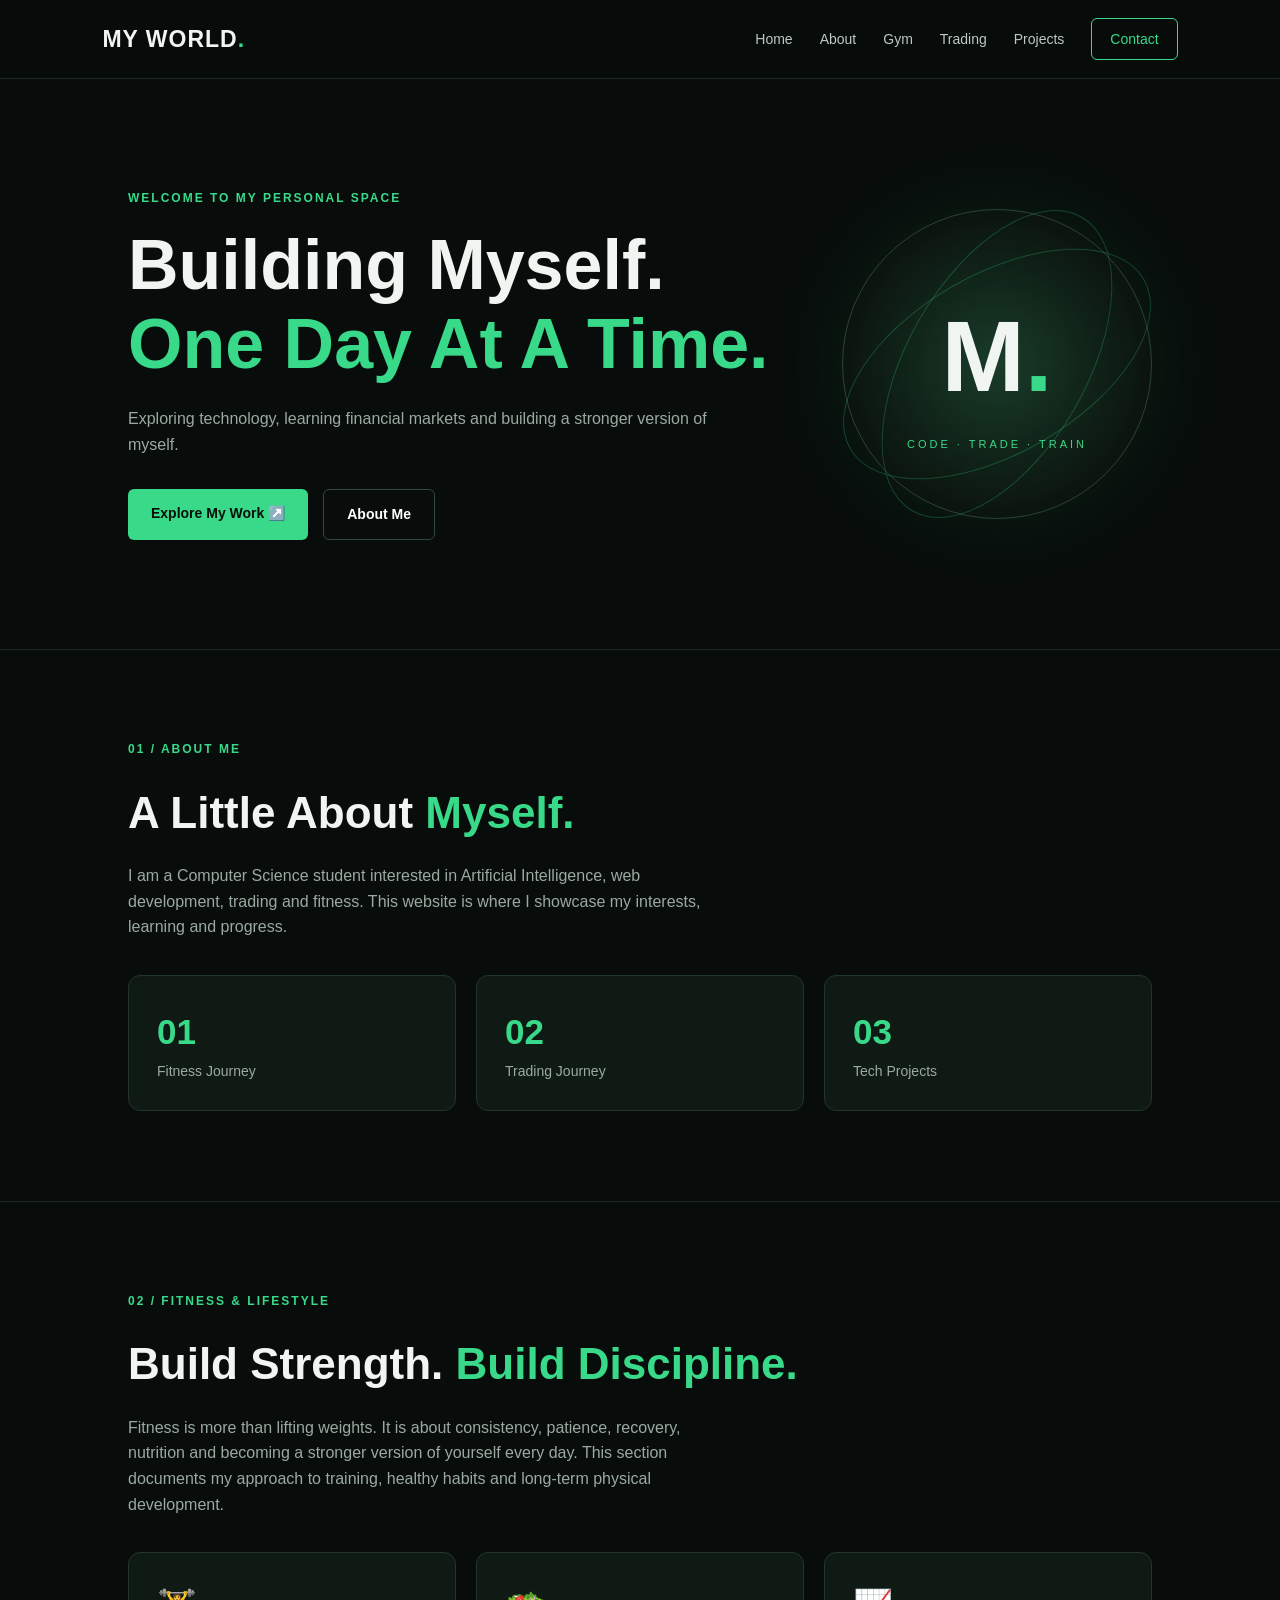
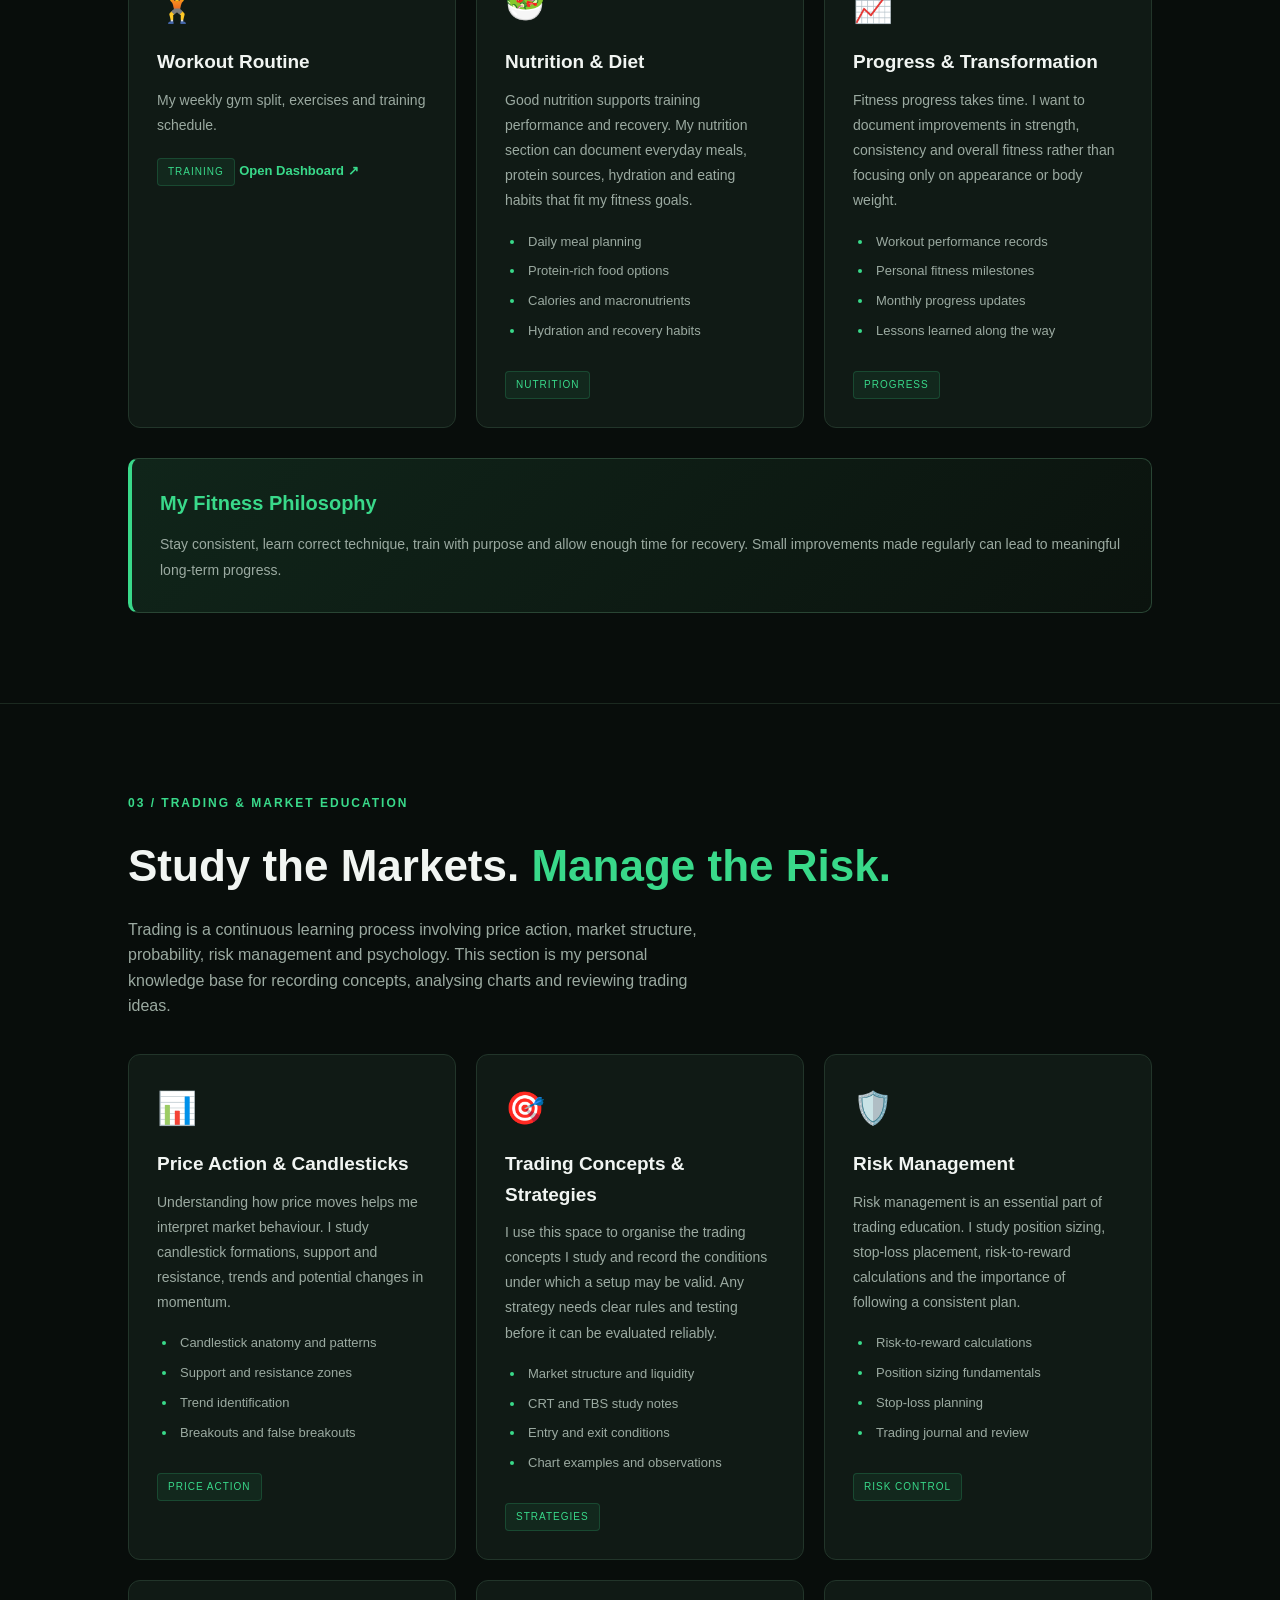
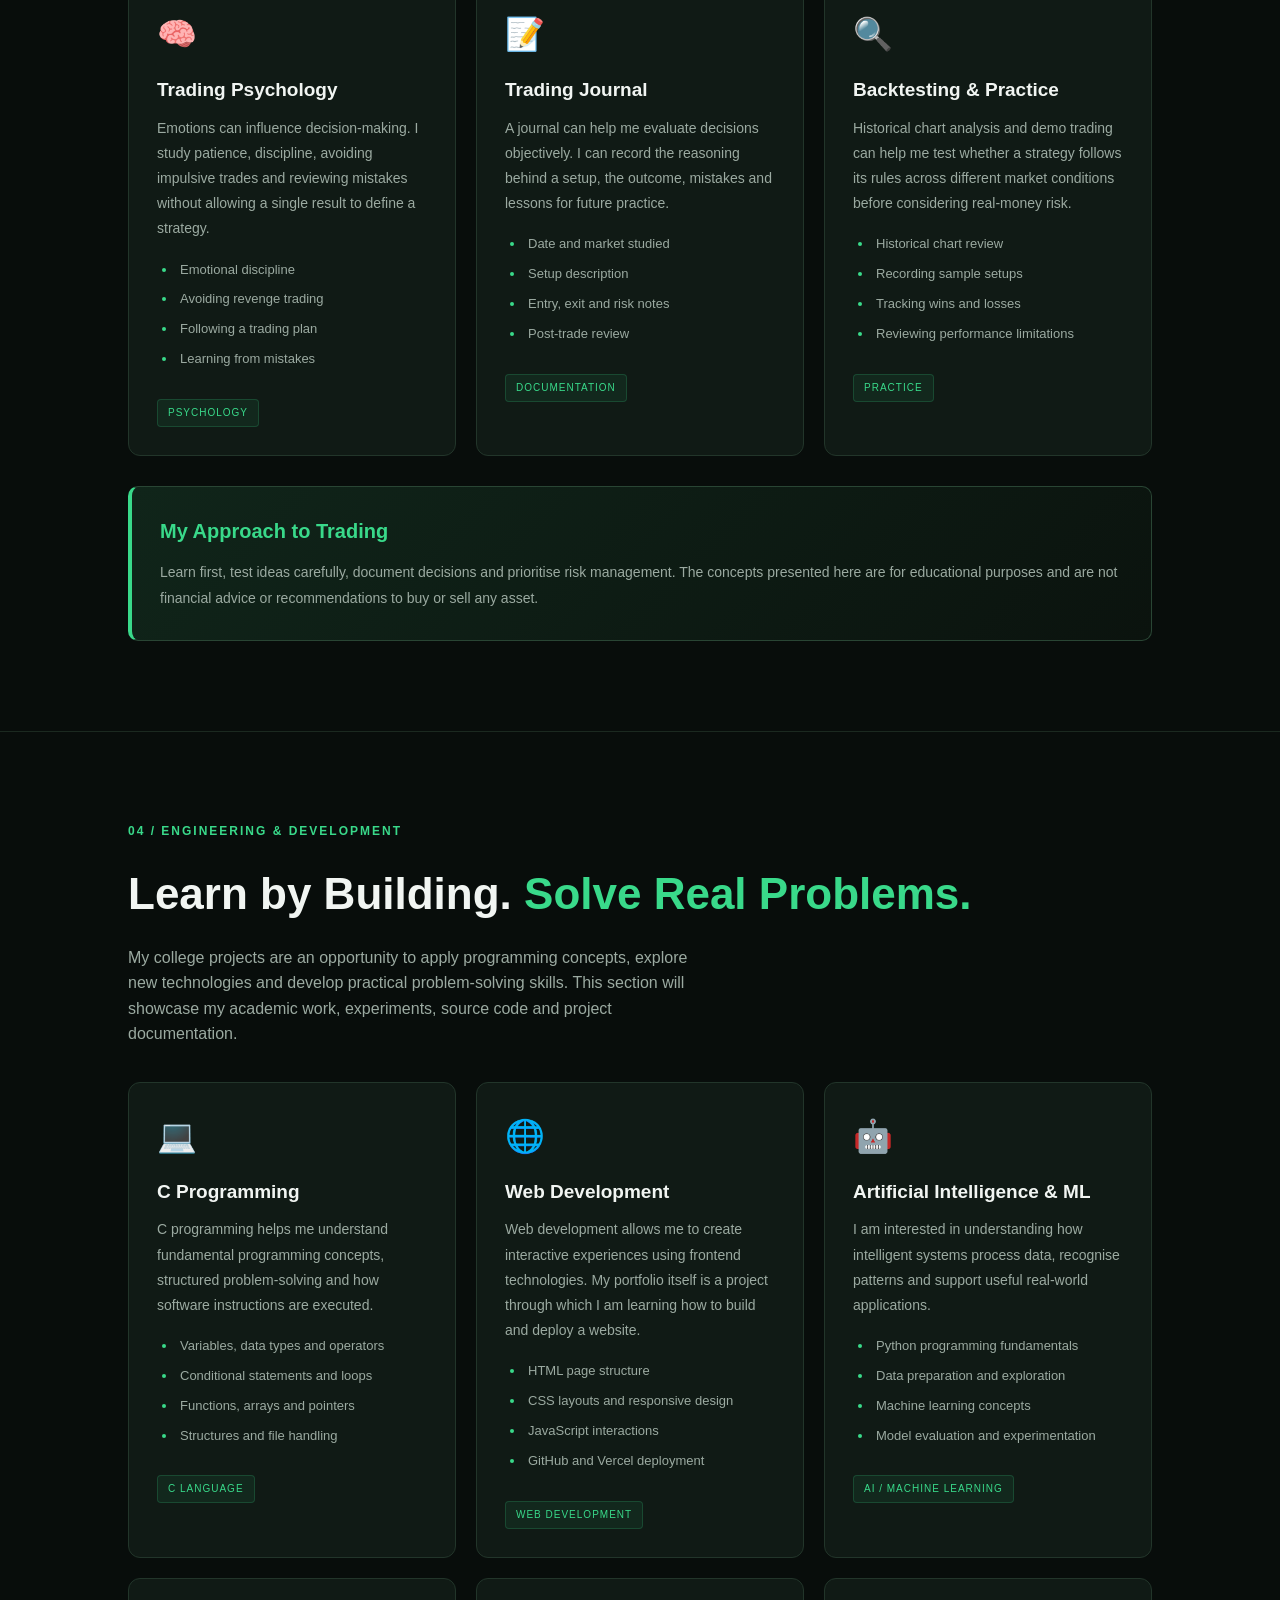
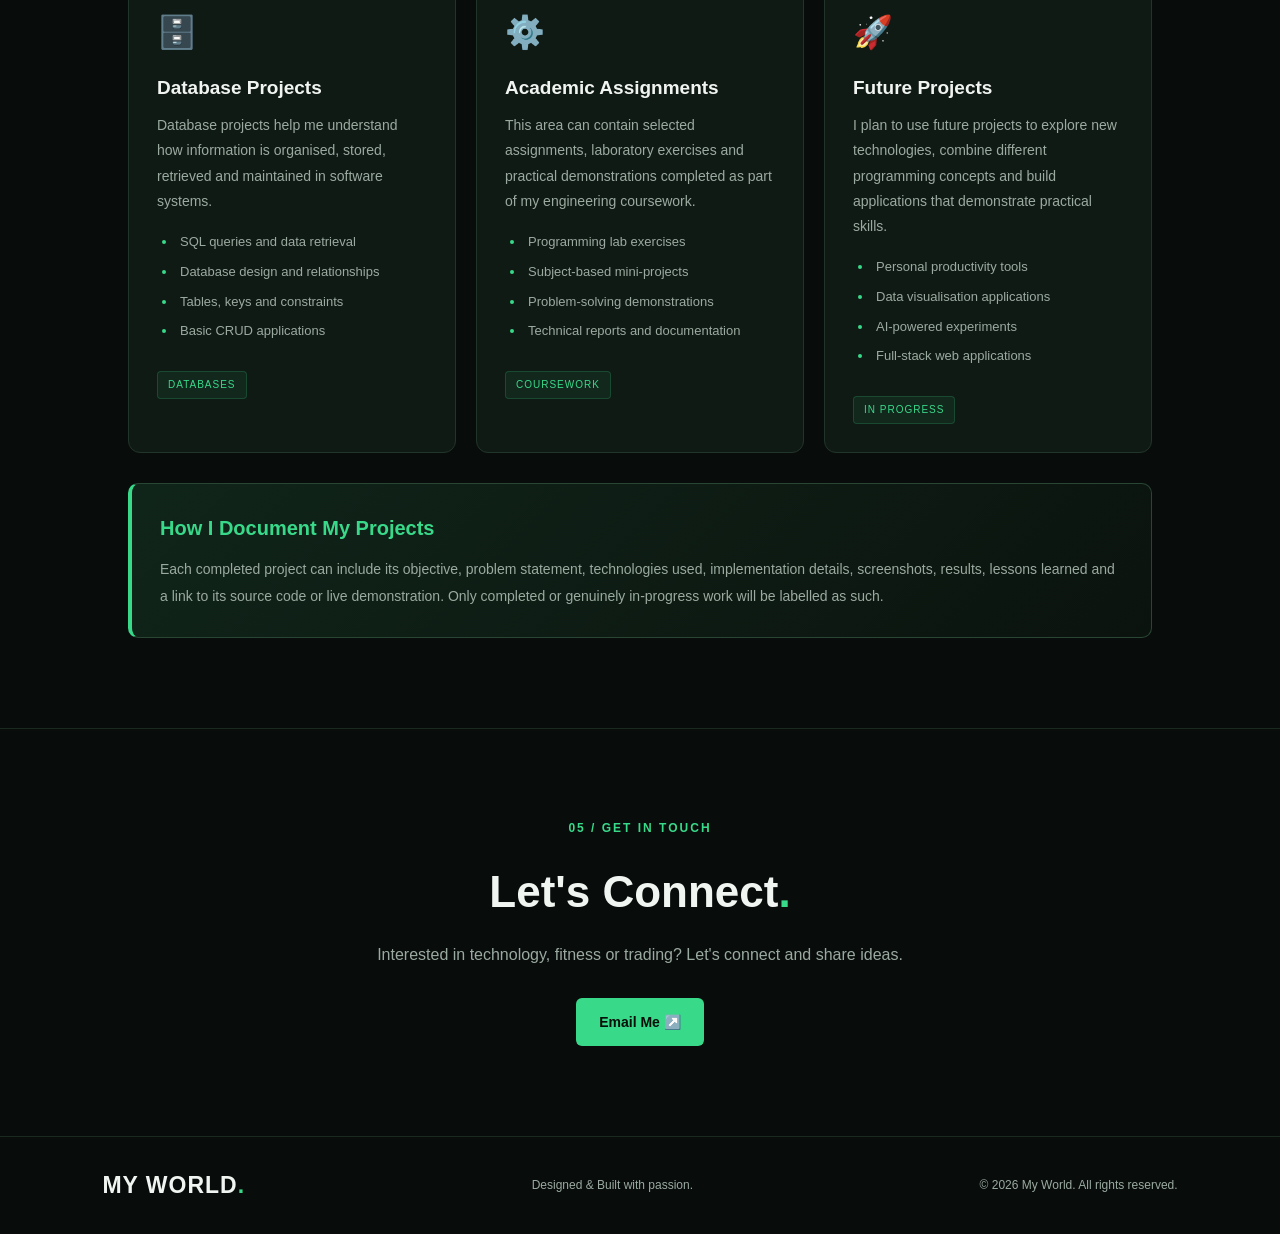
==== commit 93233c97: "Add files via upload" ====
--- a/index.html
+++ b/index.html
@@ -99,26 +99,22 @@
 
       <div class="feature-grid">
 
-        <article class="feature-card">
-          <div class="card-icon">🏋️</div>
-          <h3>Workout Routine</h3>
-
-          <p>
-            My training routine focuses on progressive overload,
-            proper exercise technique and consistent training.
-            I aim to balance strength development, muscle growth
-            and recovery throughout the week.
-          </p>
-
-          <ul class="detail-list">
-            <li>Weekly workout split</li>
-            <li>Compound and isolation exercises</li>
-            <li>Sets, reps and rest periods</li>
-            <li>Strength progression tracking</li>
-          </ul>
-
-          <span class="card-tag">TRAINING</span>
-        </article>
+        
+<article class="feature-card">
+  <div class="card-icon">🏋️</div>
+
+  <h3>Workout Routine</h3>
+
+  <p>
+    My weekly gym split, exercises and training schedule.
+  </p>
+
+  <span class="card-tag">TRAINING</span>
+
+  <a href="workout.html" class="dashboard-link">
+    Open Dashboard ↗
+  </a>
+</article>
 
         <article class="feature-card">
           <div class="card-icon">🥗</div>
--- a/style.css
+++ b/style.css
@@ -418,4 +418,15 @@
   .feature-grid {
     grid-template-columns: repeat(3, minmax(0, 1fr));
   }
+}
+.dashboard-link {
+  display: inline-block;
+  margin-top: 18px;
+  color: #39d98a;
+  font-size: 13px;
+  font-weight: 700;
+}
+
+.dashboard-link:hover {
+  text-decoration: underline;
 }
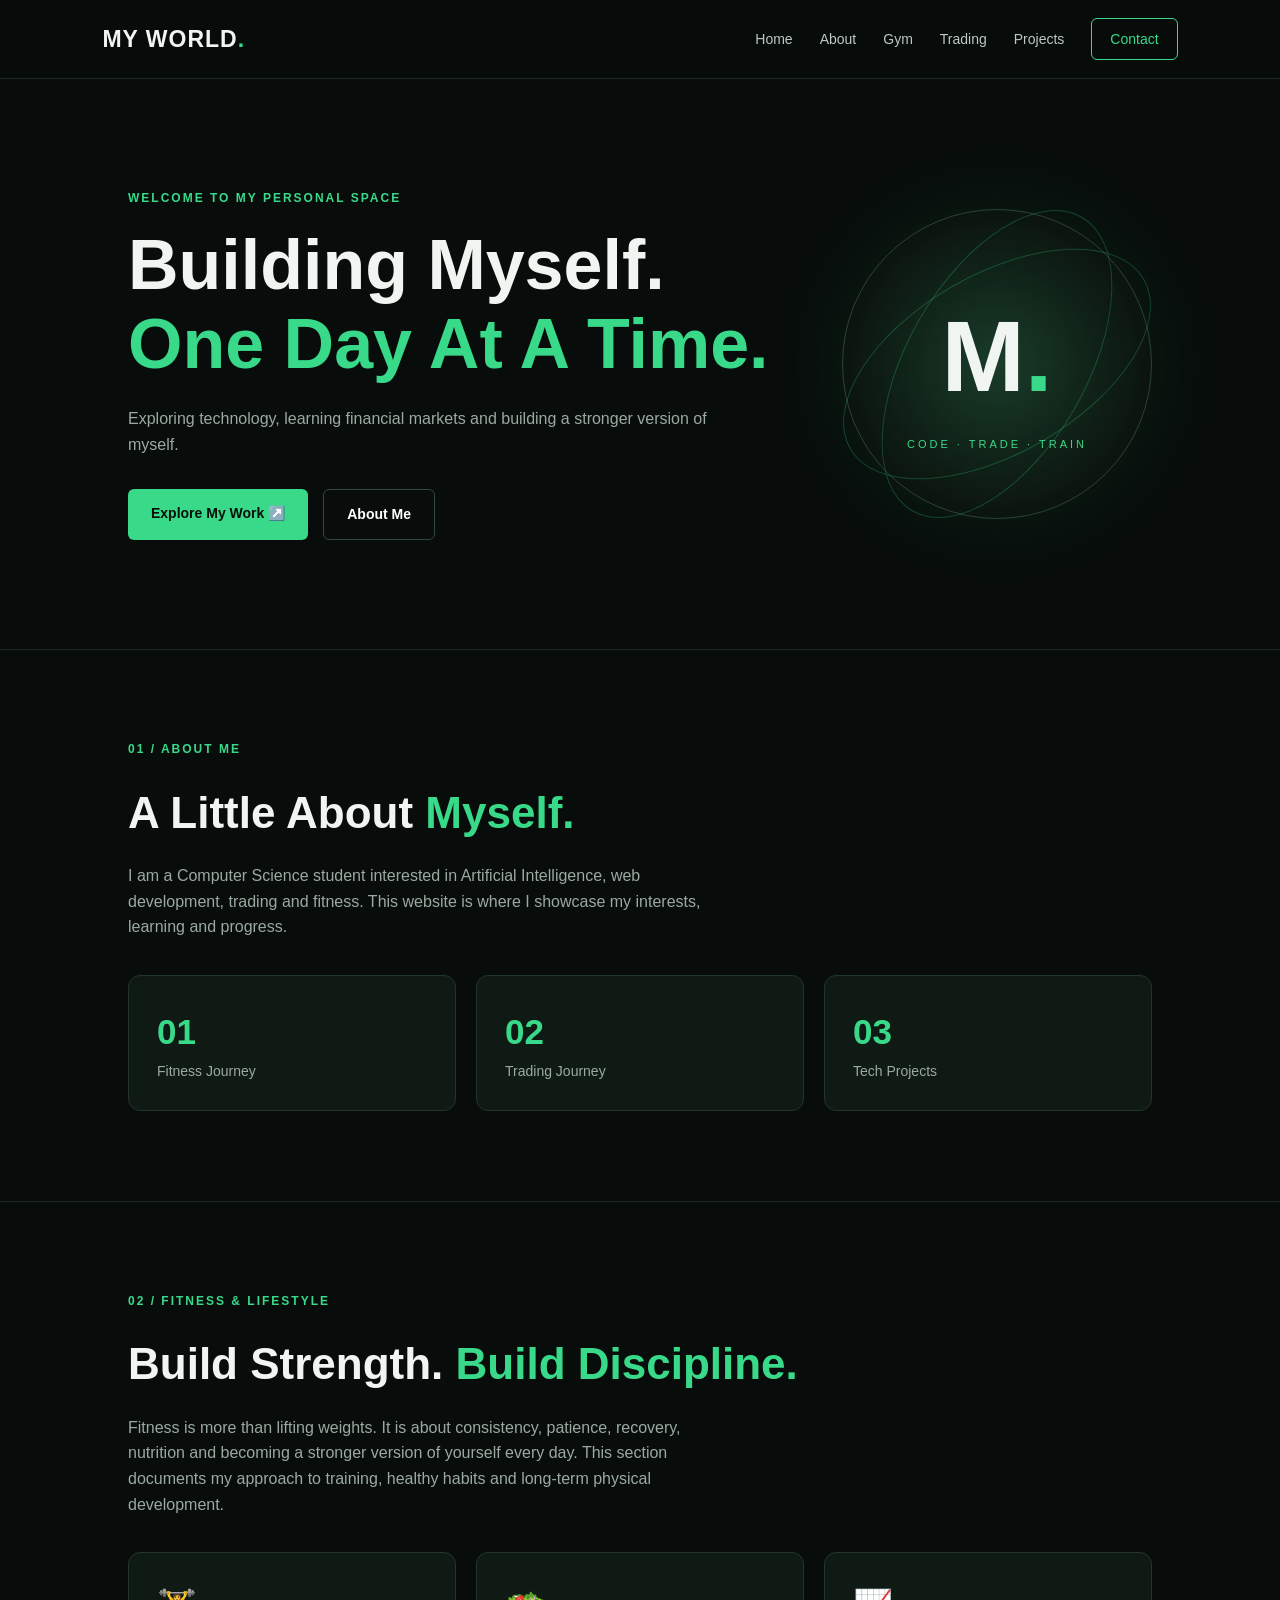
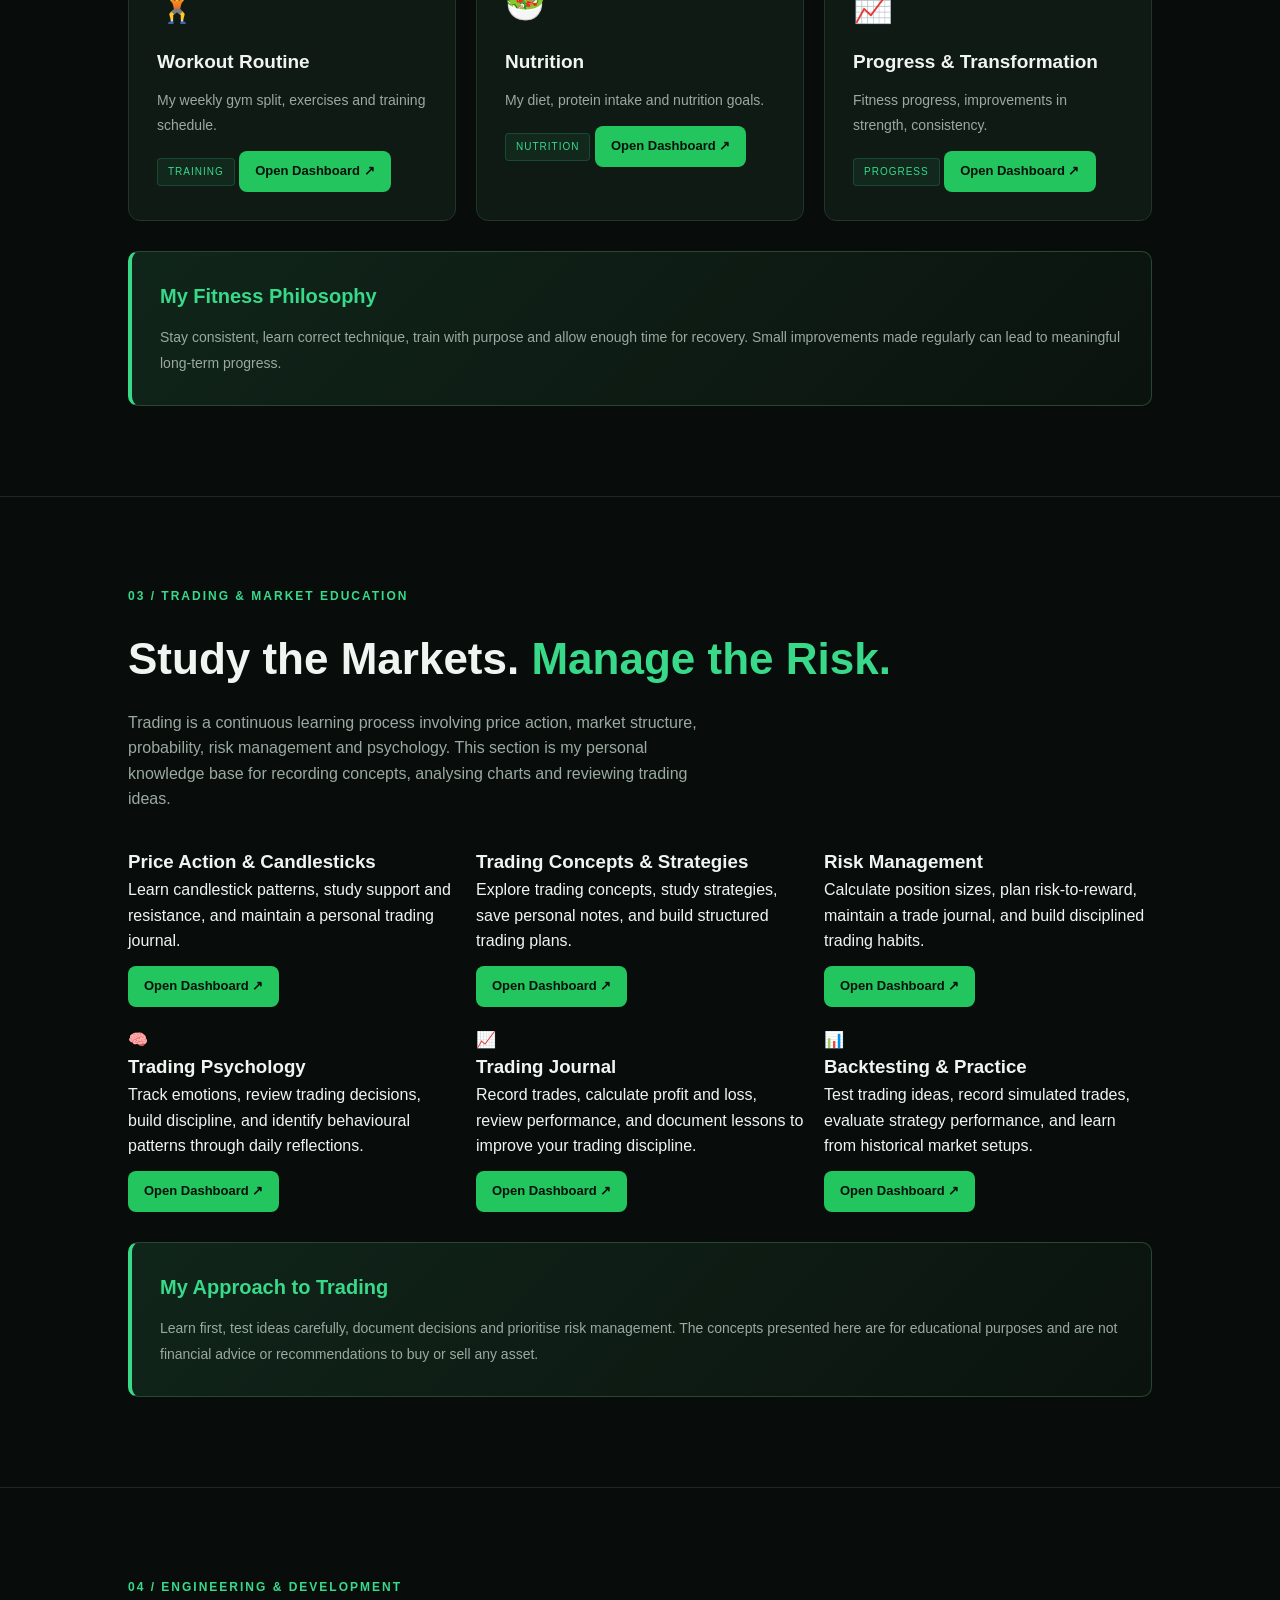
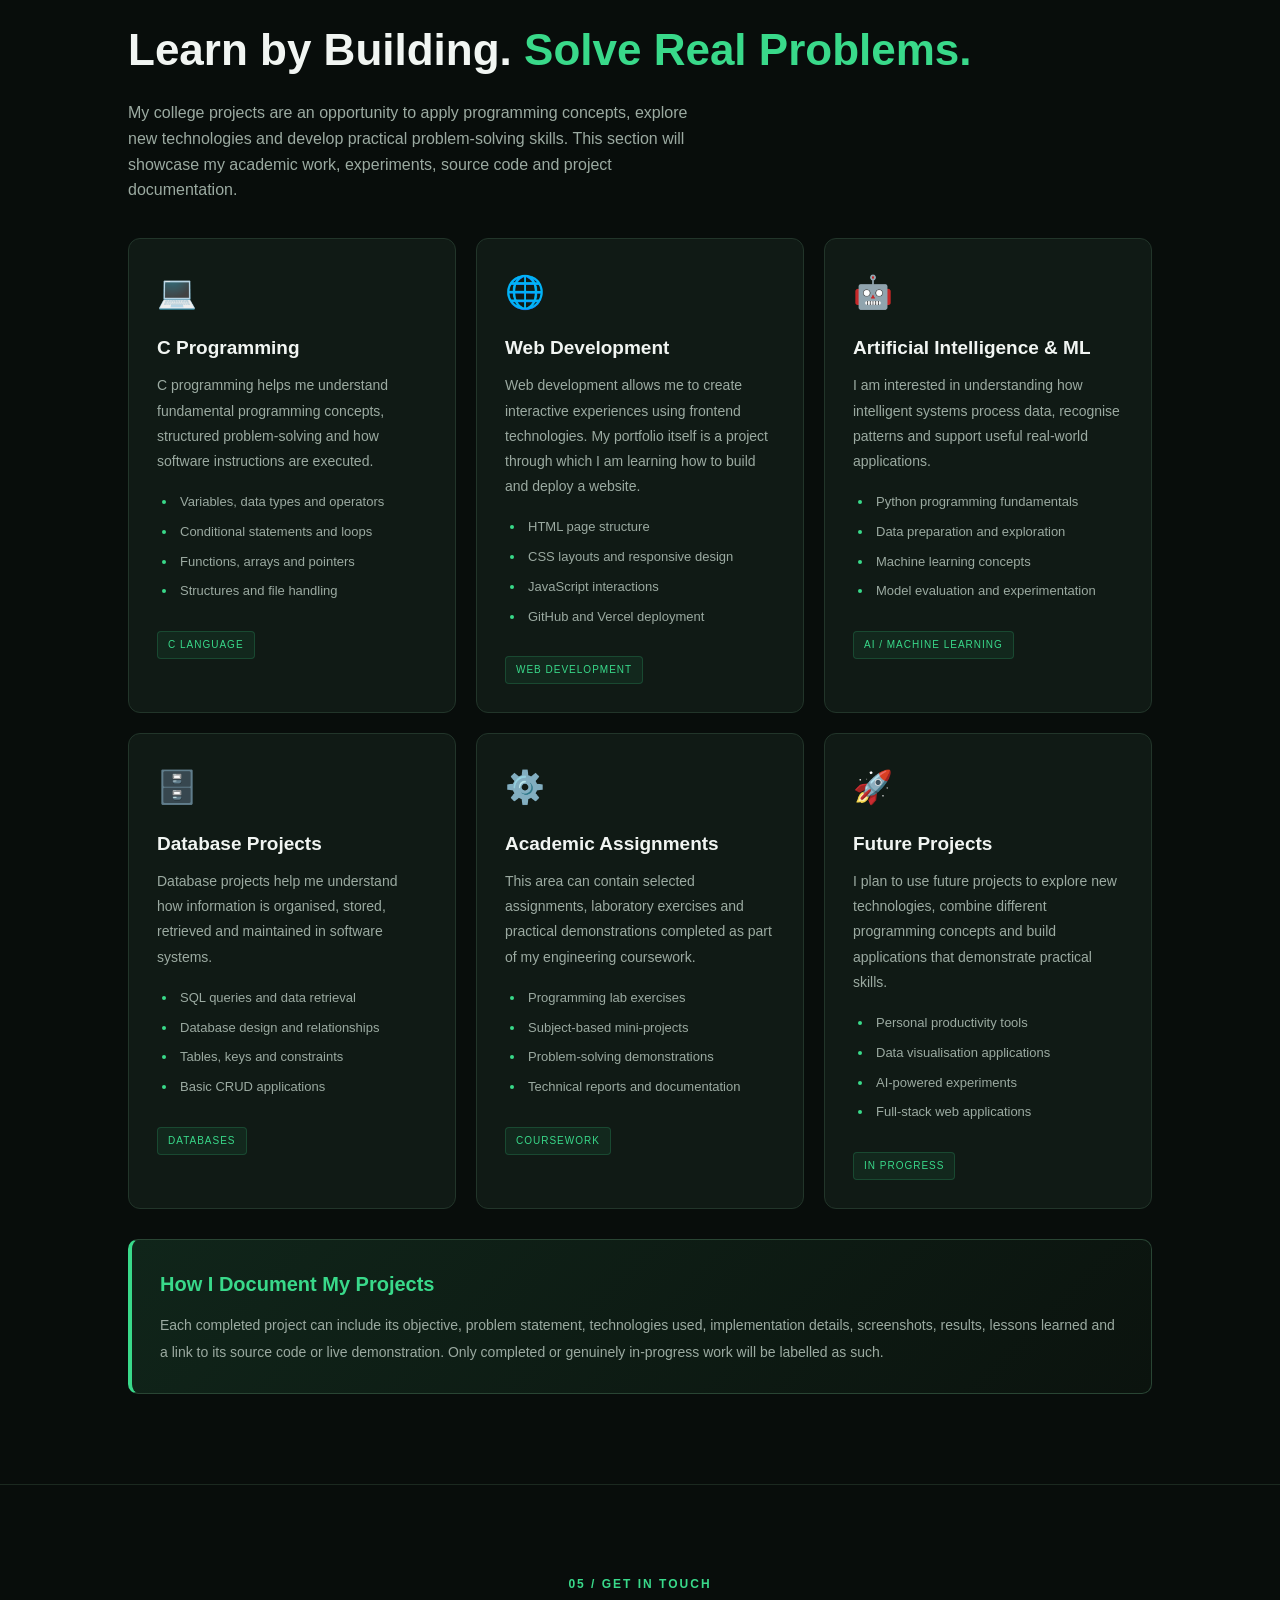
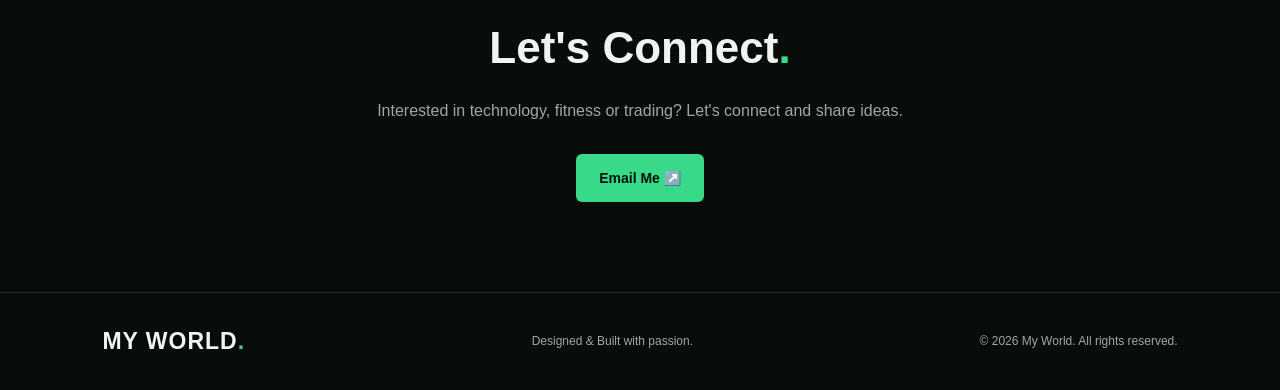
==== commit 5ff024cb: "Add files via upload" ====
--- a/index.html
+++ b/index.html
@@ -117,43 +117,34 @@
 </article>
 
         <article class="feature-card">
-          <div class="card-icon">🥗</div>
-          <h3>Nutrition & Diet</h3>
-
-          <p>
-            Good nutrition supports training performance and recovery.
-            My nutrition section can document everyday meals, protein
-            sources, hydration and eating habits that fit my fitness goals.
-          </p>
-
-          <ul class="detail-list">
-            <li>Daily meal planning</li>
-            <li>Protein-rich food options</li>
-            <li>Calories and macronutrients</li>
-            <li>Hydration and recovery habits</li>
-          </ul>
-
-          <span class="card-tag">NUTRITION</span>
-        </article>
+  <div class="card-icon">🥗</div>
+
+  <h3>Nutrition</h3>
+
+  <p>My diet, protein intake and nutrition goals.</p>
+
+  <span class="card-tag">NUTRITION</span>
+
+  <a href="nutrition.html" class="dashboard-link">
+    Open Dashboard ↗
+  </a>
+</article>
 
         <article class="feature-card">
           <div class="card-icon">📈</div>
           <h3>Progress & Transformation</h3>
 
           <p>
-            Fitness progress takes time. I want to document improvements
-            in strength, consistency and overall fitness rather than
-            focusing only on appearance or body weight.
-          </p>
-
-          <ul class="detail-list">
-            <li>Workout performance records</li>
-            <li>Personal fitness milestones</li>
-            <li>Monthly progress updates</li>
-            <li>Lessons learned along the way</li>
-          </ul>
+            Fitness progress, improvements
+            in strength, consistency.
+          </p>
 
           <span class="card-tag">PROGRESS</span>
+
+          <a href="progress.html" class="dashboard-link">
+    Open Dashboard ↗
+</a>
+
         </article>
 
       </div>
@@ -184,126 +175,105 @@
 
       <div class="feature-grid">
 
-        <article class="feature-card">
-          <div class="card-icon">📊</div>
-          <h3>Price Action & Candlesticks</h3>
-
-          <p>
-            Understanding how price moves helps me interpret market
-            behaviour. I study candlestick formations, support and
-            resistance, trends and potential changes in momentum.
-          </p>
-
-          <ul class="detail-list">
-            <li>Candlestick anatomy and patterns</li>
-            <li>Support and resistance zones</li>
-            <li>Trend identification</li>
-            <li>Breakouts and false breakouts</li>
-          </ul>
-
-          <span class="card-tag">PRICE ACTION</span>
-        </article>
-
-        <article class="feature-card">
-          <div class="card-icon">🎯</div>
-          <h3>Trading Concepts & Strategies</h3>
-
-          <p>
-            I use this space to organise the trading concepts I study
-            and record the conditions under which a setup may be valid.
-            Any strategy needs clear rules and testing before it can
-            be evaluated reliably.
-          </p>
-
-          <ul class="detail-list">
-            <li>Market structure and liquidity</li>
-            <li>CRT and TBS study notes</li>
-            <li>Entry and exit conditions</li>
-            <li>Chart examples and observations</li>
-          </ul>
-
-          <span class="card-tag">STRATEGIES</span>
-        </article>
-
-        <article class="feature-card">
-          <div class="card-icon">🛡️</div>
-          <h3>Risk Management</h3>
-
-          <p>
-            Risk management is an essential part of trading education.
-            I study position sizing, stop-loss placement, risk-to-reward
-            calculations and the importance of following a consistent plan.
-          </p>
-
-          <ul class="detail-list">
-            <li>Risk-to-reward calculations</li>
-            <li>Position sizing fundamentals</li>
-            <li>Stop-loss planning</li>
-            <li>Trading journal and review</li>
-          </ul>
-
-          <span class="card-tag">RISK CONTROL</span>
-        </article>
-
-        <article class="feature-card">
-          <div class="card-icon">🧠</div>
-          <h3>Trading Psychology</h3>
-
-          <p>
-            Emotions can influence decision-making. I study patience,
-            discipline, avoiding impulsive trades and reviewing mistakes
-            without allowing a single result to define a strategy.
-          </p>
-
-          <ul class="detail-list">
-            <li>Emotional discipline</li>
-            <li>Avoiding revenge trading</li>
-            <li>Following a trading plan</li>
-            <li>Learning from mistakes</li>
-          </ul>
-
-          <span class="card-tag">PSYCHOLOGY</span>
-        </article>
-
-        <article class="feature-card">
-          <div class="card-icon">📝</div>
-          <h3>Trading Journal</h3>
-
-          <p>
-            A journal can help me evaluate decisions objectively.
-            I can record the reasoning behind a setup, the outcome,
-            mistakes and lessons for future practice.
-          </p>
-
-          <ul class="detail-list">
-            <li>Date and market studied</li>
-            <li>Setup description</li>
-            <li>Entry, exit and risk notes</li>
-            <li>Post-trade review</li>
-          </ul>
-
-          <span class="card-tag">DOCUMENTATION</span>
-        </article>
-
-        <article class="feature-card">
-          <div class="card-icon">🔍</div>
-          <h3>Backtesting & Practice</h3>
-
-          <p>
-            Historical chart analysis and demo trading can help me
-            test whether a strategy follows its rules across different
-            market conditions before considering real-money risk.
-          </p>
-
-          <ul class="detail-list">
-            <li>Historical chart review</li>
-            <li>Recording sample setups</li>
-            <li>Tracking wins and losses</li>
-            <li>Reviewing performance limitations</li>
-          </ul>
-
-          <span class="card-tag">PRACTICE</span>
-        </article>
+        <!-- Price Action & Candlesticks Dashboard -->
+<div class="project-card">
+    <div class="project-icon">
+        <i class="fa-solid fa-chart-line"></i>
+    </div>
+
+    <h3>Price Action & Candlesticks</h3>
+
+    <p>
+        Learn candlestick patterns, study support and resistance,
+        and maintain a personal trading journal.
+    </p>
+
+    <a href="price-action.html" class="dashboard-link">
+        Open Dashboard
+        <span>↗</span>
+    </a>
+</div>
+
+        <div class="project-card">
+    <div class="project-icon">
+        <i class="fa-solid fa-chess"></i>
+    </div>
+
+    <h3>Trading Concepts & Strategies</h3>
+
+    <p>
+        Explore trading concepts, study strategies, save personal notes,
+        and build structured trading plans.
+    </p>
+
+    <a href="trading-strategies.html" class="dashboard-link">
+        Open Dashboard ↗
+    </a>
+</div>
+        <div class="project-card">
+    <div class="project-icon">
+        <i class="fa-solid fa-shield-halved"></i>
+    </div>
+
+    <h3>Risk Management</h3>
+
+    <p>
+        Calculate position sizes, plan risk-to-reward,
+        maintain a trade journal, and build disciplined trading habits.
+    </p>
+
+    <a href="risk-management.html" class="dashboard-link">
+        Open Dashboard ↗
+    </a>
+</div>
+
+        <div class="project-card">
+    <div class="project-icon">
+        🧠
+    </div>
+
+    <h3>Trading Psychology</h3>
+
+    <p>
+        Track emotions, review trading decisions, build discipline,
+        and identify behavioural patterns through daily reflections.
+    </p>
+
+    <a href="trading-psychology.html" class="dashboard-link">
+        Open Dashboard ↗
+    </a>
+</div>
+
+        
+<div class="project-card">
+    <div class="project-icon">📈</div>
+
+    <h3>Trading Journal</h3>
+
+    <p>
+        Record trades, calculate profit and loss, review performance,
+        and document lessons to improve your trading discipline.
+    </p>
+
+    <a href="trading-journal.html" class="dashboard-link">
+        Open Dashboard ↗
+    </a>
+</div>
+
+        <div class="project-card">
+    <div class="project-icon">📊</div>
+
+    <h3>Backtesting & Practice</h3>
+
+    <p>
+        Test trading ideas, record simulated trades, evaluate strategy
+        performance, and learn from historical market setups.
+    </p>
+
+    <a href="backtesting.html" class="dashboard-link">
+        Open Dashboard ↗
+    </a>
+</div>
 
       </div>
 
--- a/style.css
+++ b/style.css
@@ -419,6 +419,7 @@
     grid-template-columns: repeat(3, minmax(0, 1fr));
   }
 }
+
 .dashboard-link {
   display: inline-block;
   margin-top: 18px;
@@ -429,4 +430,34 @@
 
 .dashboard-link:hover {
   text-decoration: underline;
-}+}
+
+.dashboard-link {
+  display: inline-block;
+  margin-top: 18px;
+  color: #39d98a;
+  font-size: 13px;
+  font-weight: 700;
+}
+
+.dashboard-link:hover {
+  text-decoration: underline;
+}
+
+.dashboard-link {
+    display: inline-block;
+    margin-top: 12px;
+    padding: 10px 16px;
+    border-radius: 8px;
+    background: #22c55e;
+    color: #08110b;
+    font-weight: 700;
+    font-size: 13px;
+    text-decoration: none;
+    transition: background 0.2s ease;
+}
+
+.dashboard-link:hover {
+    background: #4ade80;
+}
+
